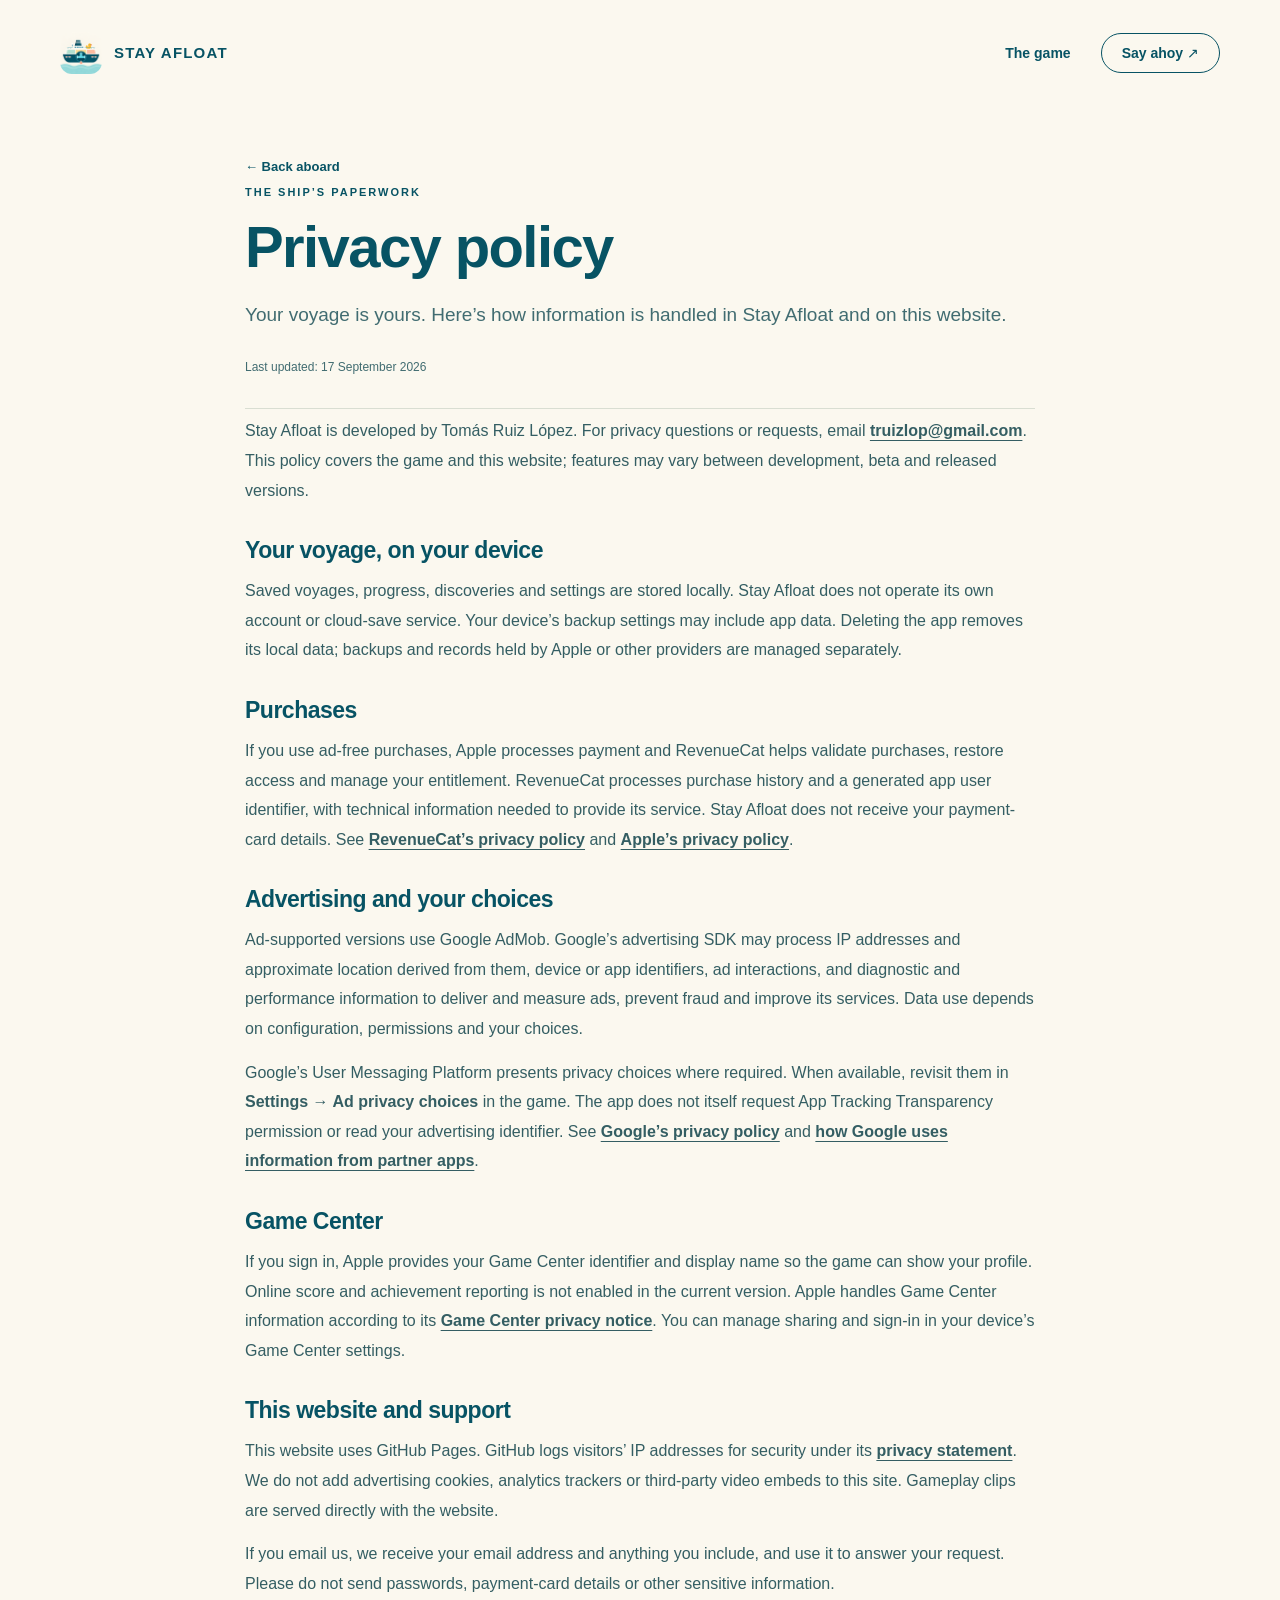
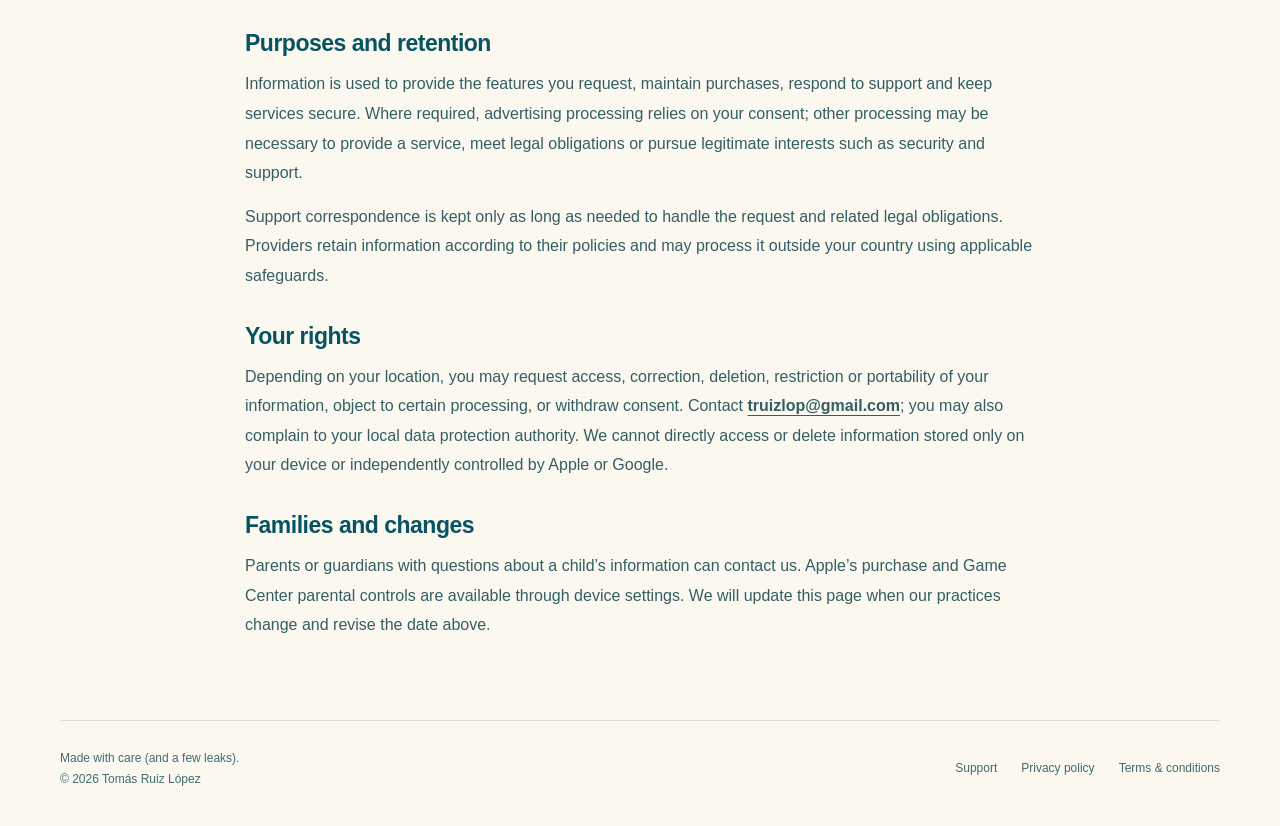
==== privacy/index.html @ f0831982 "Launch Stay Afloat website" ====
<!doctype html>
<html lang="en"><head><meta charset="utf-8"><meta name="viewport" content="width=device-width,initial-scale=1"><meta name="theme-color" content="#fbf8ef"><title>Privacy policy — Stay Afloat</title><meta name="description" content="Your voyage is yours. Here’s how information is handled in Stay Afloat and on this website."><link rel="canonical" href="https://truizlop.github.io/StayAfloatWebsite/privacy/"><meta property="og:type" content="website"><meta property="og:title" content="Privacy policy — Stay Afloat"><meta property="og:description" content="Your voyage is yours. Here’s how information is handled in Stay Afloat and on this website."><meta property="og:url" content="https://truizlop.github.io/StayAfloatWebsite/privacy/"><link rel="icon" href="../favicon.svg" type="image/svg+xml"><link rel="apple-touch-icon" href="../assets/icon.png"><link rel="stylesheet" href="../style.css"><script src="../site.js" defer></script></head><body>
<a class="skip" href="#main">Skip to content</a>
<header class="masthead wrap"><a class="brand" href="../" aria-label="Stay Afloat home"><img src="../assets/icon.png" width="42" height="42" alt=""><span>STAY AFLOAT</span></a><nav class="nav" aria-label="Main navigation"><a href="../#aboard">The game</a><a class="outline" href="../support/">Say ahoy ↗</a></nav></header>
<main id="main" class="wrap legal"><a class="back" href="../">← Back aboard</a><p class="eyebrow">The ship’s paperwork</p><h1>Privacy policy</h1><p class="dek">Your voyage is yours. Here’s how information is handled in Stay Afloat and on this website.</p><p class="updated">Last updated: 17 September 2026</p><div class="legal-body">
<p>Stay Afloat is developed by Tomás Ruiz López. For privacy questions or requests, email <a href="mailto:truizlop@gmail.com">truizlop@gmail.com</a>. This policy covers the game and this website; features may vary between development, beta and released versions.</p>
<h2>Your voyage, on your device</h2><p>Saved voyages, progress, discoveries and settings are stored locally. Stay Afloat does not operate its own account or cloud-save service. Your device’s backup settings may include app data. Deleting the app removes its local data; backups and records held by Apple or other providers are managed separately.</p>
<h2>Purchases</h2><p>If you use ad-free purchases, Apple processes payment and RevenueCat helps validate purchases, restore access and manage your entitlement. RevenueCat processes purchase history and a generated app user identifier, with technical information needed to provide its service. Stay Afloat does not receive your payment-card details. See <a href="https://www.revenuecat.com/privacy-policy">RevenueCat’s privacy policy</a> and <a href="https://www.apple.com/legal/privacy/">Apple’s privacy policy</a>.</p>
<h2 id="choices">Advertising and your choices</h2><p>Ad-supported versions use Google AdMob. Google’s advertising SDK may process IP addresses and approximate location derived from them, device or app identifiers, ad interactions, and diagnostic and performance information to deliver and measure ads, prevent fraud and improve its services. Data use depends on configuration, permissions and your choices.</p><p>Google’s User Messaging Platform presents privacy choices where required. When available, revisit them in <strong>Settings → Ad privacy choices</strong> in the game. The app does not itself request App Tracking Transparency permission or read your advertising identifier. See <a href="https://policies.google.com/privacy">Google’s privacy policy</a> and <a href="https://policies.google.com/technologies/partner-sites">how Google uses information from partner apps</a>.</p>
<h2>Game Center</h2><p>If you sign in, Apple provides your Game Center identifier and display name so the game can show your profile. Online score and achievement reporting is not enabled in the current version. Apple handles Game Center information according to its <a href="https://www.apple.com/legal/privacy/data/en/game-center/">Game Center privacy notice</a>. You can manage sharing and sign-in in your device’s Game Center settings.</p>
<h2>This website and support</h2><p>This website uses GitHub Pages. GitHub logs visitors’ IP addresses for security under its <a href="https://docs.github.com/en/site-policy/privacy-policies/github-general-privacy-statement">privacy statement</a>. We do not add advertising cookies, analytics trackers or third-party video embeds to this site. Gameplay clips are served directly with the website.</p><p>If you email us, we receive your email address and anything you include, and use it to answer your request. Please do not send passwords, payment-card details or other sensitive information.</p>
<h2>Purposes and retention</h2><p>Information is used to provide the features you request, maintain purchases, respond to support and keep services secure. Where required, advertising processing relies on your consent; other processing may be necessary to provide a service, meet legal obligations or pursue legitimate interests such as security and support.</p><p>Support correspondence is kept only as long as needed to handle the request and related legal obligations. Providers retain information according to their policies and may process it outside your country using applicable safeguards.</p>
<h2>Your rights</h2><p>Depending on your location, you may request access, correction, deletion, restriction or portability of your information, object to certain processing, or withdraw consent. Contact <a href="mailto:truizlop@gmail.com">truizlop@gmail.com</a>; you may also complain to your local data protection authority. We cannot directly access or delete information stored only on your device or independently controlled by Apple or Google.</p>
<h2>Families and changes</h2><p>Parents or guardians with questions about a child’s information can contact us. Apple’s purchase and Game Center parental controls are available through device settings. We will update this page when our practices change and revise the date above.</p>
</div></main>
<footer class="footer wrap"><div>Made with care (and a few leaks).<br>© 2026 Tomás Ruiz López</div><nav class="footer-links" aria-label="Footer navigation"><a href="../support/">Support</a><a href="../privacy/">Privacy policy</a><a href="../terms/">Terms & conditions</a></nav></footer></body></html>
---- style.css ----
@charset "UTF-8";
:root{--cream:#fbf8ef;--ink:#075364;--muted:#416c71;--sea:#c3e4df;--coral:#e58e73;--line:#d9ded2;--yellow:#f9d988;font-family:ui-rounded,"SF Pro Rounded","Trebuchet MS",sans-serif;color:var(--ink);background:var(--cream);font-synthesis:none;scroll-behavior:smooth}
*{box-sizing:border-box}body{margin:0}a{color:inherit;text-underline-offset:4px}button{font:inherit}a,button{-webkit-tap-highlight-color:transparent}a:focus-visible,button:focus-visible,summary:focus-visible{outline:3px solid #ba5942;outline-offset:6px}img,video{display:block;max-width:100%}button,a{touch-action:manipulation}.skip{position:absolute;left:20px;top:-70px;z-index:10;background:var(--ink);color:white;padding:15px}.skip:focus{top:10px}.wrap{width:min(1160px,calc(100% - 64px));margin:auto}.masthead{height:105px;display:flex;align-items:center;justify-content:space-between;gap:20px}.brand{display:flex;align-items:center;gap:12px;text-decoration:none;font-weight:900;letter-spacing:1.2px;font-size:15px}.brand img{width:42px;height:42px;border-radius:12px}.nav{display:flex;align-items:center;gap:30px;font-size:14px;font-weight:700}.nav a{text-decoration:none}.nav a:hover{text-decoration:underline}.nav .outline{padding:11px 20px;border:1.5px solid var(--ink);border-radius:30px}.hero{position:relative;padding:36px 0 70px;overflow:hidden}.hero-grid{display:grid;grid-template-columns:1fr 1.1fr;align-items:center;gap:35px;min-height:480px}.eyebrow{text-transform:uppercase;letter-spacing:2px;font-size:11px;font-weight:800;display:flex;align-items:center;gap:9px}.dot{height:7px;width:7px;border-radius:50%;background:#598e78;display:inline-block}.wordmark{height:auto;width:385px;mix-blend-mode:multiply;margin:22px 0 9px}h1,h2,h3,p{margin:0}h1{font-size:clamp(31px,3.2vw,44px);line-height:1.12;letter-spacing:-1.6px;font-weight:900}.lead{font-size:18px;line-height:1.7;max-width:420px;color:var(--muted);margin:18px 0 27px}.button{display:inline-flex;align-items:center;justify-content:center;gap:20px;min-height:50px;border-radius:30px;padding:13px 25px;background:var(--ink);color:var(--cream);text-decoration:none;font-weight:800;border:0;cursor:pointer;transition:transform .2s,background .2s}.button:hover{background:#086879;transform:translateY(-2px)}.hero-art{position:relative;isolation:isolate;min-height:405px;display:grid;place-items:center}.hero-art:before{content:"";position:absolute;z-index:-1;width:390px;height:390px;border-radius:50%;background:#f4edda;left:50%;top:50%;transform:translate(-50%,-50%)}.hero-ship{height:auto;width:100%;animation:bob 7s ease-in-out infinite}.sun{position:absolute;right:15px;top:15px;width:66px;height:66px;border-radius:50%;background:var(--yellow)}.ticket{position:absolute;bottom:0;right:10px;transform:rotate(7deg);background:var(--yellow);padding:12px 20px;text-align:center;border-radius:8px;font-size:13px;line-height:1.5;border:1px dashed #b89552;box-shadow:0 0 0 5px var(--yellow)}.ticket strong{display:block;font-size:17px}.sea-line{height:32px;background:var(--sea);clip-path:polygon(0 35%,8% 57%,17% 31%,25% 59%,33% 35%,42% 63%,50% 33%,58% 60%,67% 30%,75% 57%,83% 34%,92% 59%,100% 35%,100% 100%,0 100%)}.watch-section{background:var(--sea);padding:44px 0 60px;scroll-margin-top:20px}.section-heading{display:flex;align-items:flex-end;justify-content:space-between;gap:25px;margin-bottom:24px}.section-heading h2{font-size:clamp(28px,3vw,40px);letter-spacing:-1.1px;line-height:1.13;margin-top:8px}.section-heading p{max-width:335px;font-size:15px;line-height:1.6;color:#315f63}.footage{position:relative;padding:9px;background:var(--cream);border-radius:22px;box-shadow:0 12px 30px #07536412}.footage video{width:100%;aspect-ratio:2.17;object-fit:cover;border-radius:14px;background:#e6e5d6}.caption{display:flex;align-items:center;justify-content:space-between;gap:20px;padding:15px 5px 2px;font-size:12px;line-height:1.5}.motion-toggle{border:1px solid #769d92;border-radius:30px;padding:9px 15px;background:transparent;color:var(--ink);cursor:pointer;font-size:12px;font-weight:800;min-height:40px}.features{padding:82px 0 78px}.intro{max-width:560px;margin:0 auto 43px;text-align:center}.intro h2{font-size:clamp(29px,3.2vw,40px);letter-spacing:-1.2px;line-height:1.15}.intro p{color:var(--muted);line-height:1.7;margin-top:17px}.feature-grid{display:grid;grid-template-columns:repeat(3,1fr);gap:32px}.feature{min-width:0}.feature-media{aspect-ratio:1.45;border-radius:55% 45% 48% 42% / 45% 45% 55% 55%;overflow:hidden;background:#e4eadb;margin-bottom:25px}.feature-media video{width:100%;height:100%;object-fit:cover}.feature:nth-child(2) .feature-media{border-radius:44% 53% 43% 55% / 55% 44% 52% 43%;background:#f7e4ba}.feature:nth-child(3) .feature-media{border-radius:52% 44% 54% 45% / 43% 53% 44% 56%;background:#f2dcd1}.feature h3{font-size:21px;letter-spacing:-.5px;margin:10px 0}.feature p{font-size:15px;line-height:1.75;color:var(--muted)}.number{font-size:11px;font-weight:800;letter-spacing:2px;color:#638178}.boarding{padding:48px 50px;background:#f1e9d6;border-radius:20px;display:flex;align-items:center;justify-content:space-between;gap:25px;margin-bottom:65px;position:relative}.boarding h2{font-size:30px;letter-spacing:-1px;margin:8px 0 12px}.boarding p{max-width:545px;color:var(--muted);line-height:1.7;font-size:15px}.boarding .button{white-space:nowrap}.footer{border-top:1px solid var(--line);padding:27px 0 35px;display:flex;align-items:center;justify-content:space-between;gap:25px;font-size:12px;line-height:1.8;color:var(--muted)}.footer-links{display:flex;gap:24px;flex-wrap:wrap}.footer-links a{text-decoration:none}.footer-links a:hover{text-decoration:underline}.legal{max-width:790px;padding:42px 0 80px}.legal h1{font-size:clamp(38px,5vw,58px);margin:17px 0 14px}.legal .dek{font-size:19px;line-height:1.6;color:var(--muted);margin:20px 0 30px}.updated{font-size:12px;color:var(--muted)}.legal-body{border-top:1px solid var(--line);margin-top:34px;padding-top:7px}.legal-body h2{font-size:23px;letter-spacing:-.5px;margin:32px 0 12px;scroll-margin-top:25px}.legal-body p,.legal-body li{font-size:16px;line-height:1.85;color:#345e63}.legal-body p+p{margin-top:14px}.legal-body a{font-weight:600}.legal-body ul{padding-left:22px}.legal-note{padding:20px 25px;background:#e5eee3;border-radius:12px;margin-top:28px}.legal-note p{font-size:14px}.back{font-size:13px;font-weight:700;text-decoration:none;display:inline-block;padding:12px 0}.not-found{padding:90px 0 150px}.not-found p{margin:24px 0}.noscript{font-size:12px;text-align:center;padding:10px}.hero-art .ripple{position:absolute;bottom:59px;height:3px;width:135px;background:#a4cfcb;border-radius:100%;z-index:-1}.hero-art .ripple:nth-last-child(1){bottom:45px;width:90px;right:80px}
@keyframes bob{0%,100%{transform:translateY(0) rotate(-1deg)}50%{transform:translateY(-9px) rotate(1deg)}}
html.motion-paused *,html.motion-paused *:before{animation-play-state:paused!important;scroll-behavior:auto!important}
@media(max-width:760px){.wrap{width:calc(100% - 38px)}.masthead{height:82px}.nav{gap:17px}.nav .outline{padding:9px 14px}.brand{font-size:12px;letter-spacing:.7px;gap:8px}.brand img{width:34px;height:34px}.hero{padding:20px 0 35px}.hero-grid{grid-template-columns:1fr;gap:10px}.hero-copy{text-align:center}.eyebrow{justify-content:center}.wordmark{width:280px;margin:20px auto 10px}.lead{margin:18px auto 24px;font-size:16px;max-width:360px}.hero-art{min-height:280px;max-width:425px;width:100%;margin:auto}.hero-ship{width:90%}.hero-art:before{width:260px;height:260px}.sun{width:48px;height:48px;right:27px;top:15px}.ticket{right:20px;bottom:0;font-size:11px;padding:8px 14px}.ticket strong{font-size:14px}.section-heading{display:block}.section-heading .eyebrow{justify-content:flex-start}.section-heading p{margin-top:15px;max-width:450px}.watch-section{padding:30px 0 36px}.footage{padding:5px;border-radius:14px}.footage video{border-radius:10px}.caption{font-size:10px;padding:12px 3px 4px;gap:8px}.motion-toggle{font-size:11px;padding:8px 12px;white-space:nowrap}.features{padding:52px 0}.intro{margin-bottom:34px}.feature-grid{grid-template-columns:1fr;gap:37px;max-width:450px;margin:auto}.feature-media{aspect-ratio:1.6;margin-bottom:18px}.feature h3{font-size:23px}.boarding{display:block;padding:30px 26px;margin-bottom:42px;text-align:center}.boarding .eyebrow{justify-content:center}.boarding .button{margin-top:22px}.footer{align-items:flex-start;flex-direction:column;gap:15px}.footer-links{gap:22px}.legal{padding-top:25px}.legal .eyebrow{justify-content:flex-start}.legal-body p,.legal-body li{font-size:15px}.legal h1{letter-spacing:-1.4px}.hero-art .ripple{bottom:45px}}
@media(max-width:380px){.nav{gap:12px;font-size:12px}.brand span{font-size:10px}.nav .outline{padding:8px 10px}}
@media(prefers-reduced-motion:reduce){:root{scroll-behavior:auto}*,*:before,*:after{animation:none!important;transition:none!important}}
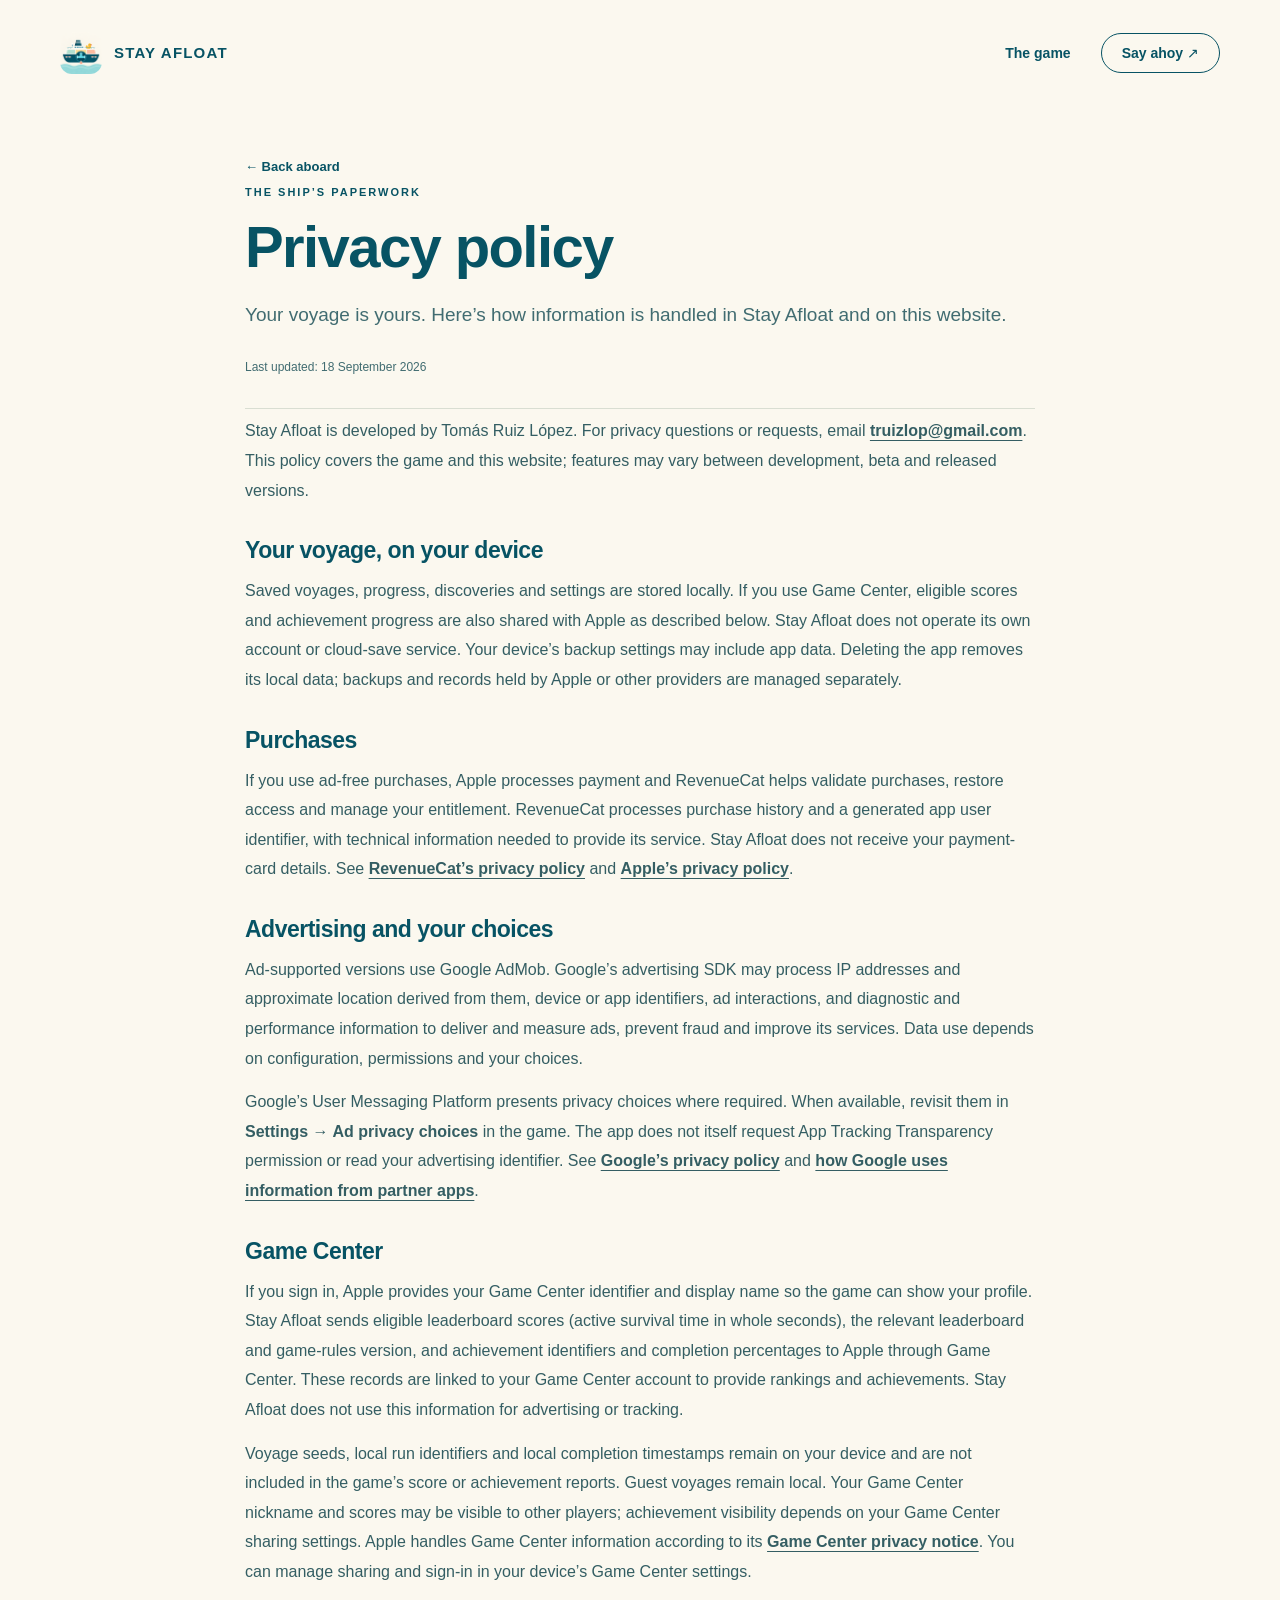
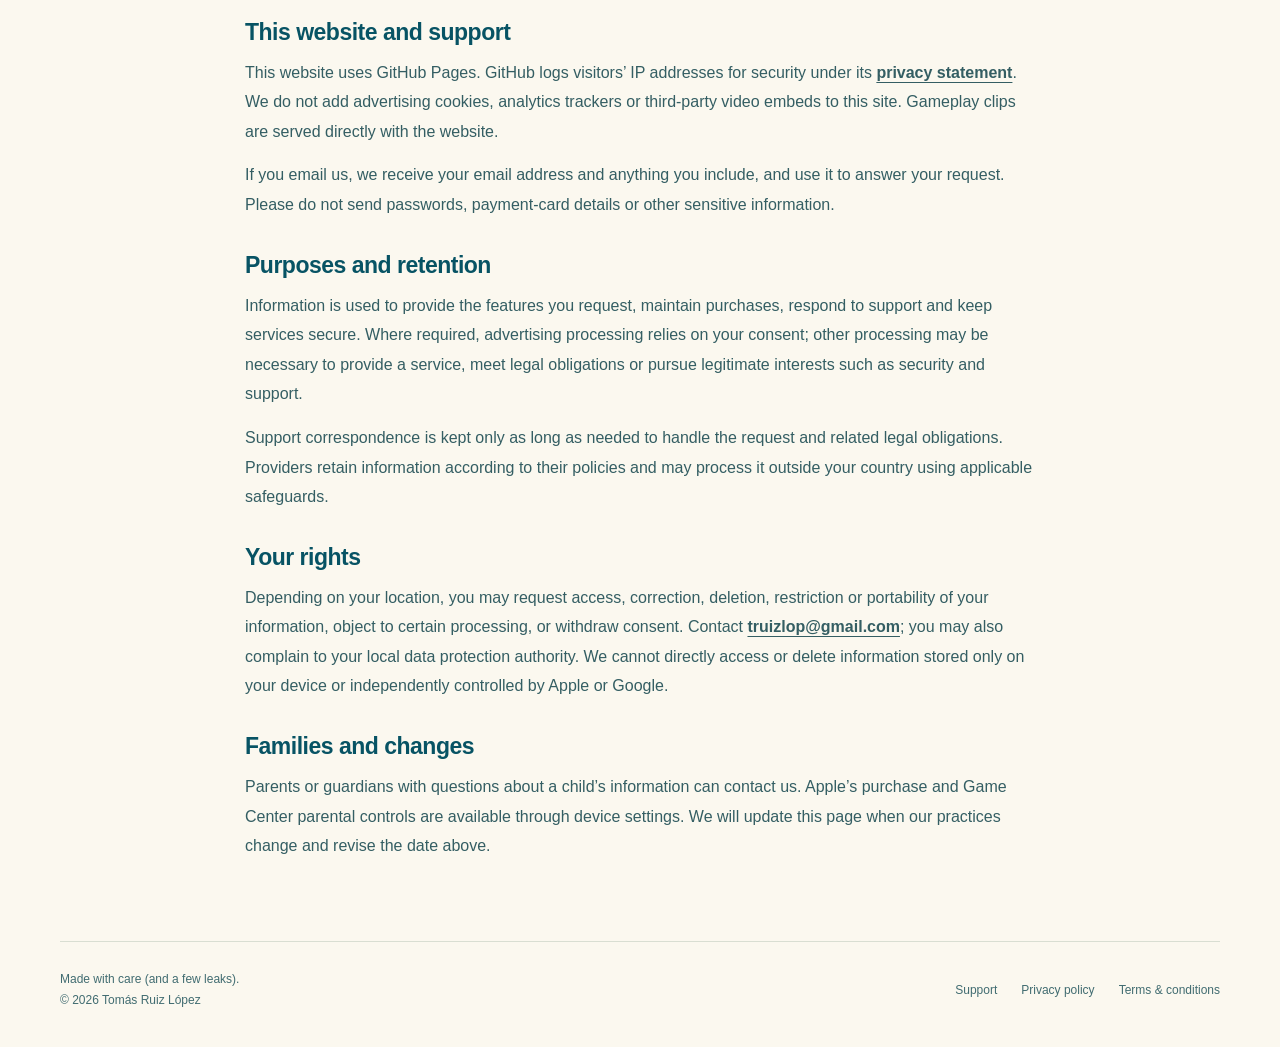
==== commit c0138e44: "Describe Game Center privacy practices" ====
--- a/privacy/index.html
+++ b/privacy/index.html
@@ -2,12 +2,12 @@
 <html lang="en"><head><meta charset="utf-8"><meta name="viewport" content="width=device-width,initial-scale=1"><meta name="theme-color" content="#fbf8ef"><title>Privacy policy — Stay Afloat</title><meta name="description" content="Your voyage is yours. Here’s how information is handled in Stay Afloat and on this website."><link rel="canonical" href="https://truizlop.github.io/StayAfloatWebsite/privacy/"><meta property="og:type" content="website"><meta property="og:title" content="Privacy policy — Stay Afloat"><meta property="og:description" content="Your voyage is yours. Here’s how information is handled in Stay Afloat and on this website."><meta property="og:url" content="https://truizlop.github.io/StayAfloatWebsite/privacy/"><link rel="icon" href="../favicon.svg" type="image/svg+xml"><link rel="apple-touch-icon" href="../assets/icon.png"><link rel="stylesheet" href="../style.css"><script src="../site.js" defer></script></head><body>
 <a class="skip" href="#main">Skip to content</a>
 <header class="masthead wrap"><a class="brand" href="../" aria-label="Stay Afloat home"><img src="../assets/icon.png" width="42" height="42" alt=""><span>STAY AFLOAT</span></a><nav class="nav" aria-label="Main navigation"><a href="../#aboard">The game</a><a class="outline" href="../support/">Say ahoy ↗</a></nav></header>
-<main id="main" class="wrap legal"><a class="back" href="../">← Back aboard</a><p class="eyebrow">The ship’s paperwork</p><h1>Privacy policy</h1><p class="dek">Your voyage is yours. Here’s how information is handled in Stay Afloat and on this website.</p><p class="updated">Last updated: 17 September 2026</p><div class="legal-body">
+<main id="main" class="wrap legal"><a class="back" href="../">← Back aboard</a><p class="eyebrow">The ship’s paperwork</p><h1>Privacy policy</h1><p class="dek">Your voyage is yours. Here’s how information is handled in Stay Afloat and on this website.</p><p class="updated">Last updated: 18 September 2026</p><div class="legal-body">
 <p>Stay Afloat is developed by Tomás Ruiz López. For privacy questions or requests, email <a href="mailto:truizlop@gmail.com">truizlop@gmail.com</a>. This policy covers the game and this website; features may vary between development, beta and released versions.</p>
-<h2>Your voyage, on your device</h2><p>Saved voyages, progress, discoveries and settings are stored locally. Stay Afloat does not operate its own account or cloud-save service. Your device’s backup settings may include app data. Deleting the app removes its local data; backups and records held by Apple or other providers are managed separately.</p>
+<h2>Your voyage, on your device</h2><p>Saved voyages, progress, discoveries and settings are stored locally. If you use Game Center, eligible scores and achievement progress are also shared with Apple as described below. Stay Afloat does not operate its own account or cloud-save service. Your device’s backup settings may include app data. Deleting the app removes its local data; backups and records held by Apple or other providers are managed separately.</p>
 <h2>Purchases</h2><p>If you use ad-free purchases, Apple processes payment and RevenueCat helps validate purchases, restore access and manage your entitlement. RevenueCat processes purchase history and a generated app user identifier, with technical information needed to provide its service. Stay Afloat does not receive your payment-card details. See <a href="https://www.revenuecat.com/privacy-policy">RevenueCat’s privacy policy</a> and <a href="https://www.apple.com/legal/privacy/">Apple’s privacy policy</a>.</p>
 <h2 id="choices">Advertising and your choices</h2><p>Ad-supported versions use Google AdMob. Google’s advertising SDK may process IP addresses and approximate location derived from them, device or app identifiers, ad interactions, and diagnostic and performance information to deliver and measure ads, prevent fraud and improve its services. Data use depends on configuration, permissions and your choices.</p><p>Google’s User Messaging Platform presents privacy choices where required. When available, revisit them in <strong>Settings → Ad privacy choices</strong> in the game. The app does not itself request App Tracking Transparency permission or read your advertising identifier. See <a href="https://policies.google.com/privacy">Google’s privacy policy</a> and <a href="https://policies.google.com/technologies/partner-sites">how Google uses information from partner apps</a>.</p>
-<h2>Game Center</h2><p>If you sign in, Apple provides your Game Center identifier and display name so the game can show your profile. Online score and achievement reporting is not enabled in the current version. Apple handles Game Center information according to its <a href="https://www.apple.com/legal/privacy/data/en/game-center/">Game Center privacy notice</a>. You can manage sharing and sign-in in your device’s Game Center settings.</p>
+<h2>Game Center</h2><p>If you sign in, Apple provides your Game Center identifier and display name so the game can show your profile. Stay Afloat sends eligible leaderboard scores (active survival time in whole seconds), the relevant leaderboard and game-rules version, and achievement identifiers and completion percentages to Apple through Game Center. These records are linked to your Game Center account to provide rankings and achievements. Stay Afloat does not use this information for advertising or tracking.</p><p>Voyage seeds, local run identifiers and local completion timestamps remain on your device and are not included in the game’s score or achievement reports. Guest voyages remain local. Your Game Center nickname and scores may be visible to other players; achievement visibility depends on your Game Center sharing settings. Apple handles Game Center information according to its <a href="https://www.apple.com/legal/privacy/data/en/game-center/">Game Center privacy notice</a>. You can manage sharing and sign-in in your device’s Game Center settings.</p>
 <h2>This website and support</h2><p>This website uses GitHub Pages. GitHub logs visitors’ IP addresses for security under its <a href="https://docs.github.com/en/site-policy/privacy-policies/github-general-privacy-statement">privacy statement</a>. We do not add advertising cookies, analytics trackers or third-party video embeds to this site. Gameplay clips are served directly with the website.</p><p>If you email us, we receive your email address and anything you include, and use it to answer your request. Please do not send passwords, payment-card details or other sensitive information.</p>
 <h2>Purposes and retention</h2><p>Information is used to provide the features you request, maintain purchases, respond to support and keep services secure. Where required, advertising processing relies on your consent; other processing may be necessary to provide a service, meet legal obligations or pursue legitimate interests such as security and support.</p><p>Support correspondence is kept only as long as needed to handle the request and related legal obligations. Providers retain information according to their policies and may process it outside your country using applicable safeguards.</p>
 <h2>Your rights</h2><p>Depending on your location, you may request access, correction, deletion, restriction or portability of your information, object to certain processing, or withdraw consent. Contact <a href="mailto:truizlop@gmail.com">truizlop@gmail.com</a>; you may also complain to your local data protection authority. We cannot directly access or delete information stored only on your device or independently controlled by Apple or Google.</p>
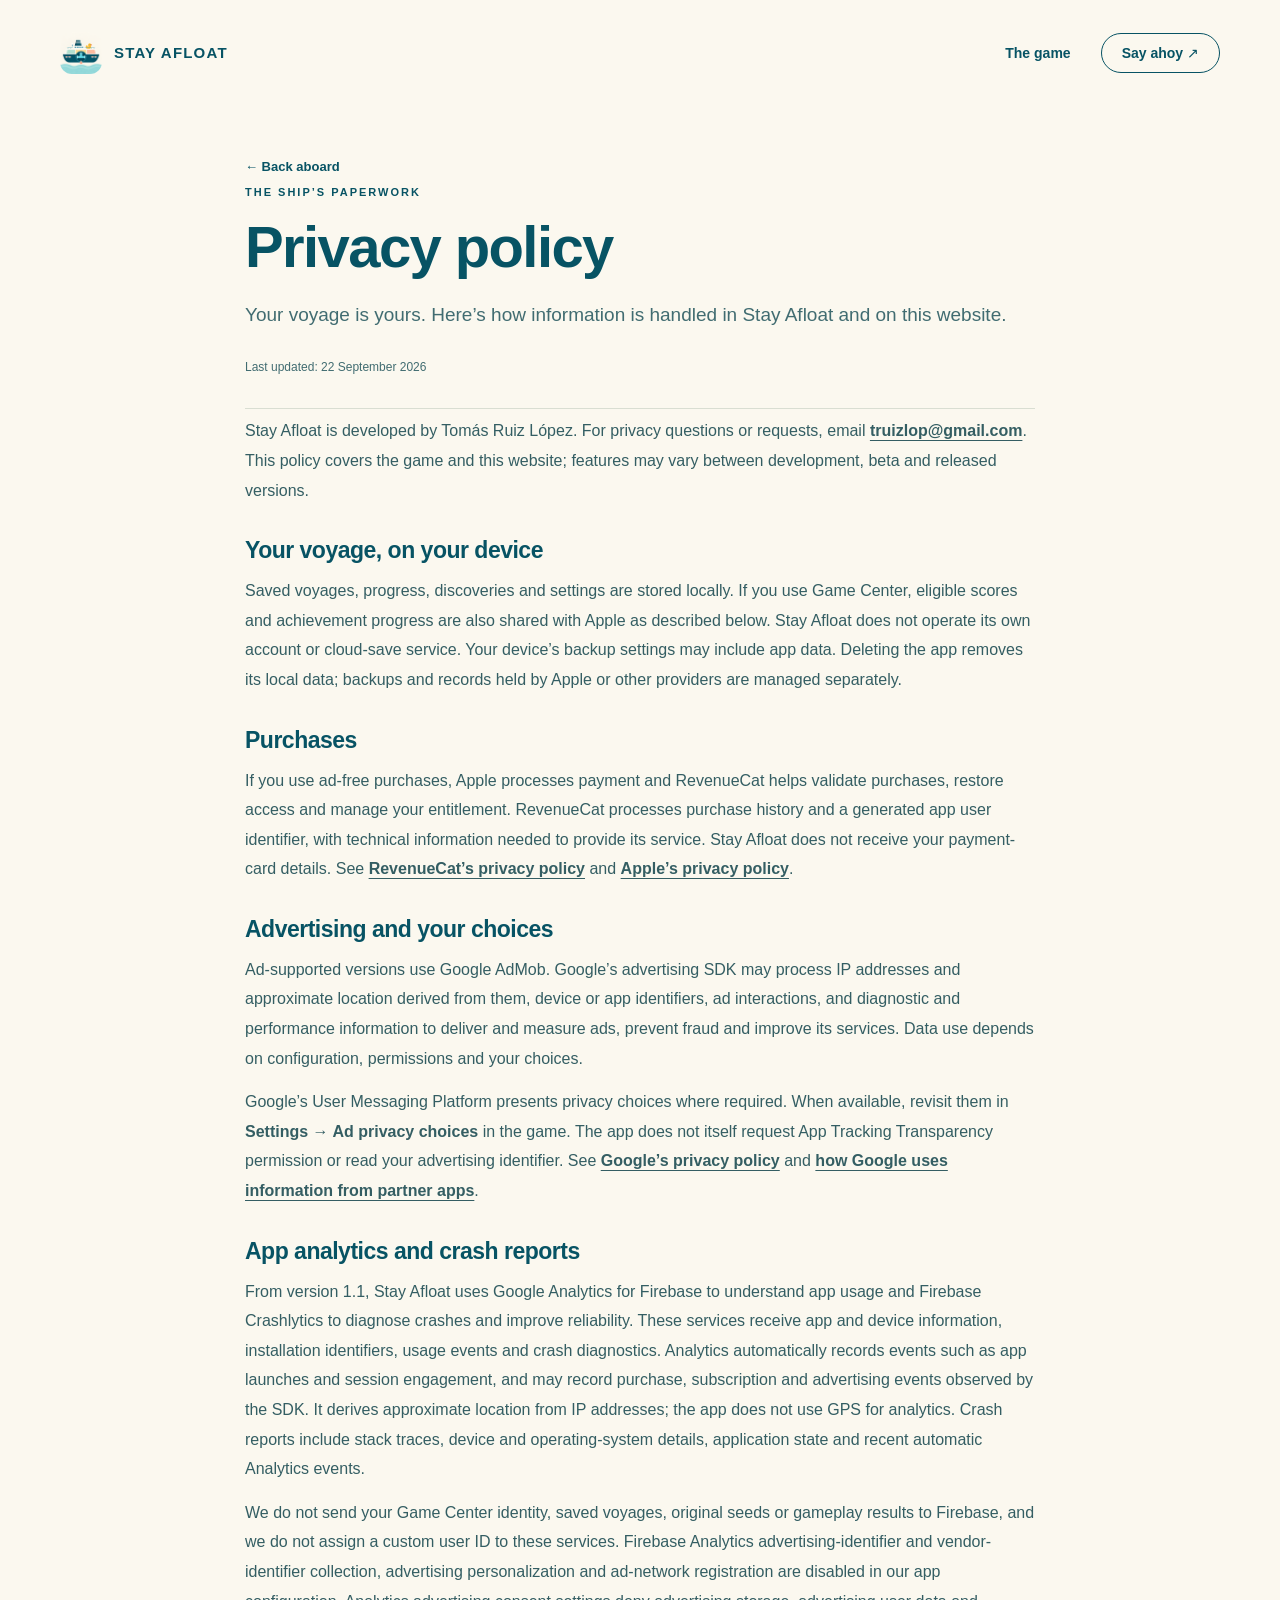
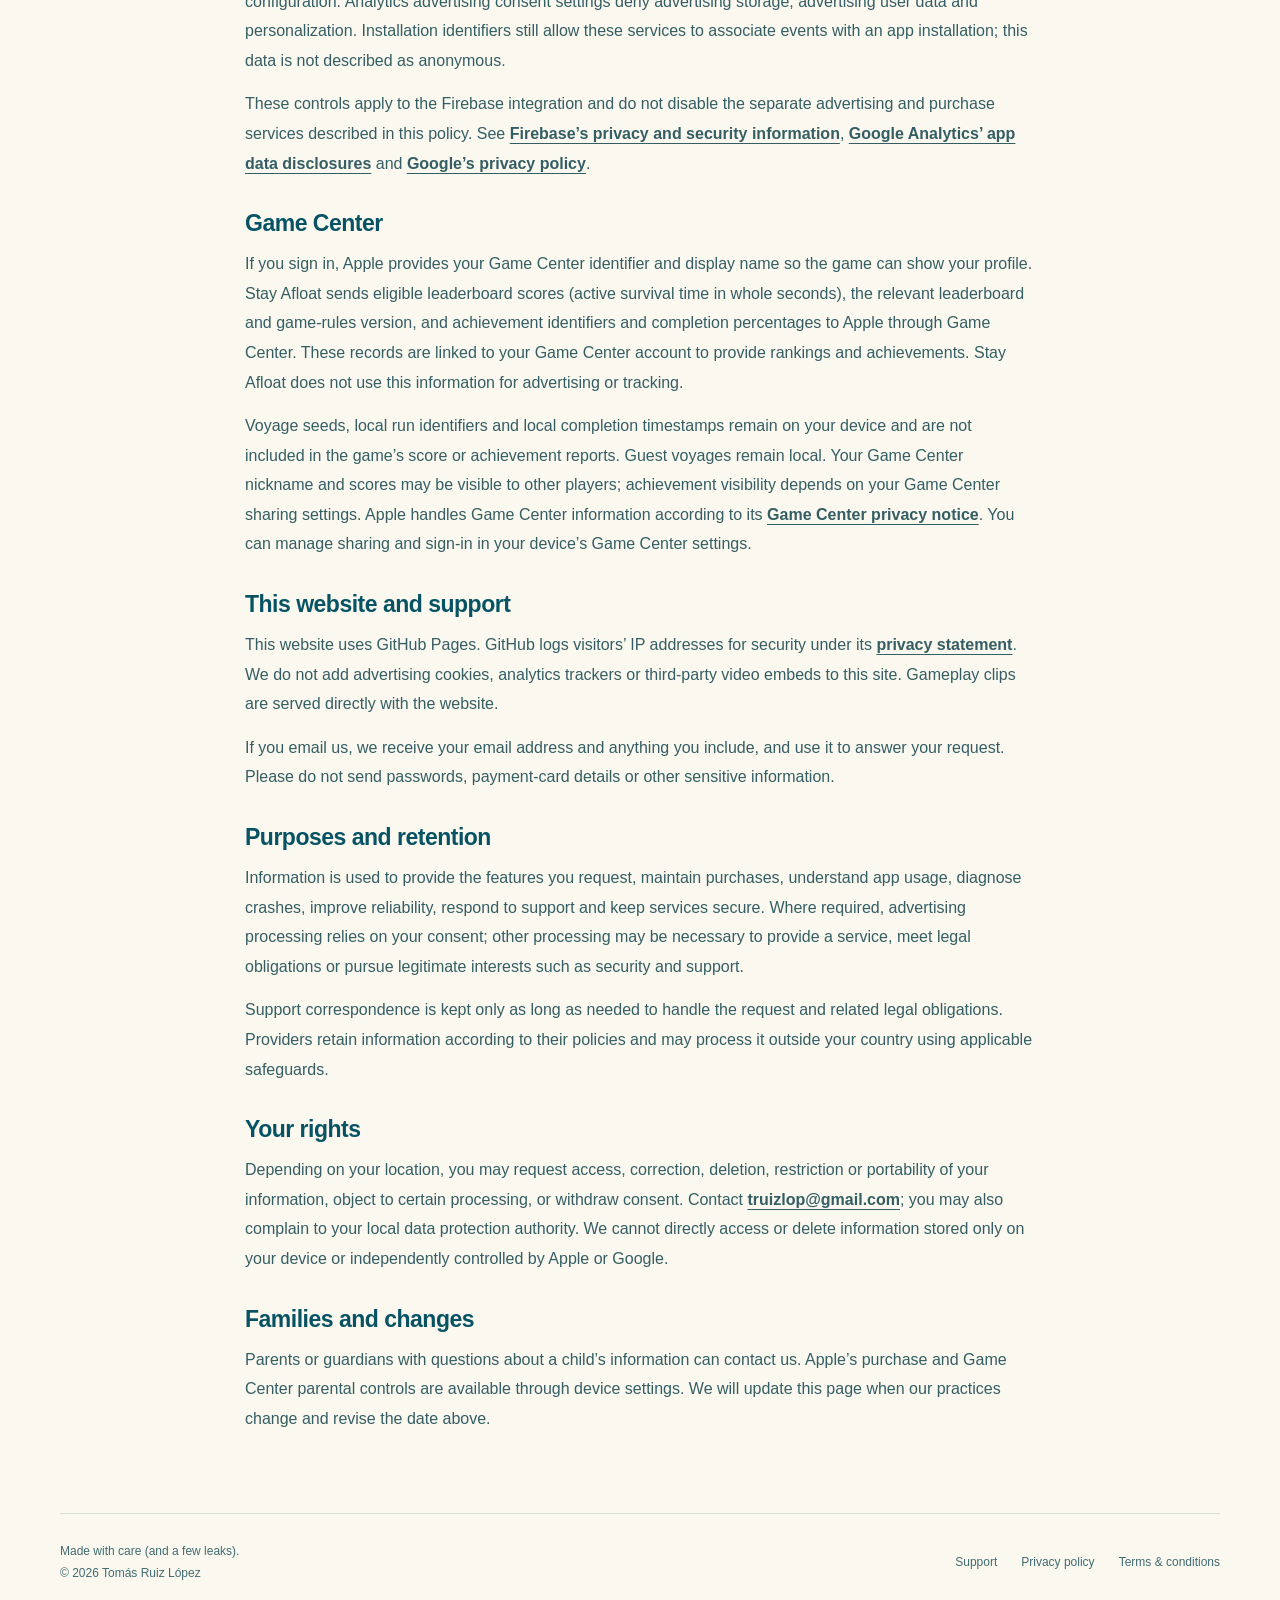
==== commit 2ee41c23: "Describe Firebase analytics and crash reporting" ====
--- a/privacy/index.html
+++ b/privacy/index.html
@@ -2,14 +2,15 @@
 <html lang="en"><head><meta charset="utf-8"><meta name="viewport" content="width=device-width,initial-scale=1"><meta name="theme-color" content="#fbf8ef"><title>Privacy policy — Stay Afloat</title><meta name="description" content="Your voyage is yours. Here’s how information is handled in Stay Afloat and on this website."><link rel="canonical" href="https://truizlop.github.io/StayAfloatWebsite/privacy/"><meta property="og:type" content="website"><meta property="og:title" content="Privacy policy — Stay Afloat"><meta property="og:description" content="Your voyage is yours. Here’s how information is handled in Stay Afloat and on this website."><meta property="og:url" content="https://truizlop.github.io/StayAfloatWebsite/privacy/"><link rel="icon" href="../favicon.svg" type="image/svg+xml"><link rel="apple-touch-icon" href="../assets/icon.png"><link rel="stylesheet" href="../style.css"><script src="../site.js" defer></script></head><body>
 <a class="skip" href="#main">Skip to content</a>
 <header class="masthead wrap"><a class="brand" href="../" aria-label="Stay Afloat home"><img src="../assets/icon.png" width="42" height="42" alt=""><span>STAY AFLOAT</span></a><nav class="nav" aria-label="Main navigation"><a href="../#aboard">The game</a><a class="outline" href="../support/">Say ahoy ↗</a></nav></header>
-<main id="main" class="wrap legal"><a class="back" href="../">← Back aboard</a><p class="eyebrow">The ship’s paperwork</p><h1>Privacy policy</h1><p class="dek">Your voyage is yours. Here’s how information is handled in Stay Afloat and on this website.</p><p class="updated">Last updated: 18 September 2026</p><div class="legal-body">
+<main id="main" class="wrap legal"><a class="back" href="../">← Back aboard</a><p class="eyebrow">The ship’s paperwork</p><h1>Privacy policy</h1><p class="dek">Your voyage is yours. Here’s how information is handled in Stay Afloat and on this website.</p><p class="updated">Last updated: 22 September 2026</p><div class="legal-body">
 <p>Stay Afloat is developed by Tomás Ruiz López. For privacy questions or requests, email <a href="mailto:truizlop@gmail.com">truizlop@gmail.com</a>. This policy covers the game and this website; features may vary between development, beta and released versions.</p>
 <h2>Your voyage, on your device</h2><p>Saved voyages, progress, discoveries and settings are stored locally. If you use Game Center, eligible scores and achievement progress are also shared with Apple as described below. Stay Afloat does not operate its own account or cloud-save service. Your device’s backup settings may include app data. Deleting the app removes its local data; backups and records held by Apple or other providers are managed separately.</p>
 <h2>Purchases</h2><p>If you use ad-free purchases, Apple processes payment and RevenueCat helps validate purchases, restore access and manage your entitlement. RevenueCat processes purchase history and a generated app user identifier, with technical information needed to provide its service. Stay Afloat does not receive your payment-card details. See <a href="https://www.revenuecat.com/privacy-policy">RevenueCat’s privacy policy</a> and <a href="https://www.apple.com/legal/privacy/">Apple’s privacy policy</a>.</p>
 <h2 id="choices">Advertising and your choices</h2><p>Ad-supported versions use Google AdMob. Google’s advertising SDK may process IP addresses and approximate location derived from them, device or app identifiers, ad interactions, and diagnostic and performance information to deliver and measure ads, prevent fraud and improve its services. Data use depends on configuration, permissions and your choices.</p><p>Google’s User Messaging Platform presents privacy choices where required. When available, revisit them in <strong>Settings → Ad privacy choices</strong> in the game. The app does not itself request App Tracking Transparency permission or read your advertising identifier. See <a href="https://policies.google.com/privacy">Google’s privacy policy</a> and <a href="https://policies.google.com/technologies/partner-sites">how Google uses information from partner apps</a>.</p>
+<h2>App analytics and crash reports</h2><p>From version 1.1, Stay Afloat uses Google Analytics for Firebase to understand app usage and Firebase Crashlytics to diagnose crashes and improve reliability. These services receive app and device information, installation identifiers, usage events and crash diagnostics. Analytics automatically records events such as app launches and session engagement, and may record purchase, subscription and advertising events observed by the SDK. It derives approximate location from IP addresses; the app does not use GPS for analytics. Crash reports include stack traces, device and operating-system details, application state and recent automatic Analytics events.</p><p>We do not send your Game Center identity, saved voyages, original seeds or gameplay results to Firebase, and we do not assign a custom user ID to these services. Firebase Analytics advertising-identifier and vendor-identifier collection, advertising personalization and ad-network registration are disabled in our app configuration. Analytics advertising consent settings deny advertising storage, advertising user data and personalization. Installation identifiers still allow these services to associate events with an app installation; this data is not described as anonymous.</p><p>These controls apply to the Firebase integration and do not disable the separate advertising and purchase services described in this policy. See <a href="https://firebase.google.com/support/privacy">Firebase’s privacy and security information</a>, <a href="https://support.google.com/analytics/answer/10285841">Google Analytics’ app data disclosures</a> and <a href="https://policies.google.com/privacy">Google’s privacy policy</a>.</p>
 <h2>Game Center</h2><p>If you sign in, Apple provides your Game Center identifier and display name so the game can show your profile. Stay Afloat sends eligible leaderboard scores (active survival time in whole seconds), the relevant leaderboard and game-rules version, and achievement identifiers and completion percentages to Apple through Game Center. These records are linked to your Game Center account to provide rankings and achievements. Stay Afloat does not use this information for advertising or tracking.</p><p>Voyage seeds, local run identifiers and local completion timestamps remain on your device and are not included in the game’s score or achievement reports. Guest voyages remain local. Your Game Center nickname and scores may be visible to other players; achievement visibility depends on your Game Center sharing settings. Apple handles Game Center information according to its <a href="https://www.apple.com/legal/privacy/data/en/game-center/">Game Center privacy notice</a>. You can manage sharing and sign-in in your device’s Game Center settings.</p>
 <h2>This website and support</h2><p>This website uses GitHub Pages. GitHub logs visitors’ IP addresses for security under its <a href="https://docs.github.com/en/site-policy/privacy-policies/github-general-privacy-statement">privacy statement</a>. We do not add advertising cookies, analytics trackers or third-party video embeds to this site. Gameplay clips are served directly with the website.</p><p>If you email us, we receive your email address and anything you include, and use it to answer your request. Please do not send passwords, payment-card details or other sensitive information.</p>
-<h2>Purposes and retention</h2><p>Information is used to provide the features you request, maintain purchases, respond to support and keep services secure. Where required, advertising processing relies on your consent; other processing may be necessary to provide a service, meet legal obligations or pursue legitimate interests such as security and support.</p><p>Support correspondence is kept only as long as needed to handle the request and related legal obligations. Providers retain information according to their policies and may process it outside your country using applicable safeguards.</p>
+<h2>Purposes and retention</h2><p>Information is used to provide the features you request, maintain purchases, understand app usage, diagnose crashes, improve reliability, respond to support and keep services secure. Where required, advertising processing relies on your consent; other processing may be necessary to provide a service, meet legal obligations or pursue legitimate interests such as security and support.</p><p>Support correspondence is kept only as long as needed to handle the request and related legal obligations. Providers retain information according to their policies and may process it outside your country using applicable safeguards.</p>
 <h2>Your rights</h2><p>Depending on your location, you may request access, correction, deletion, restriction or portability of your information, object to certain processing, or withdraw consent. Contact <a href="mailto:truizlop@gmail.com">truizlop@gmail.com</a>; you may also complain to your local data protection authority. We cannot directly access or delete information stored only on your device or independently controlled by Apple or Google.</p>
 <h2>Families and changes</h2><p>Parents or guardians with questions about a child’s information can contact us. Apple’s purchase and Game Center parental controls are available through device settings. We will update this page when our practices change and revise the date above.</p>
 </div></main>
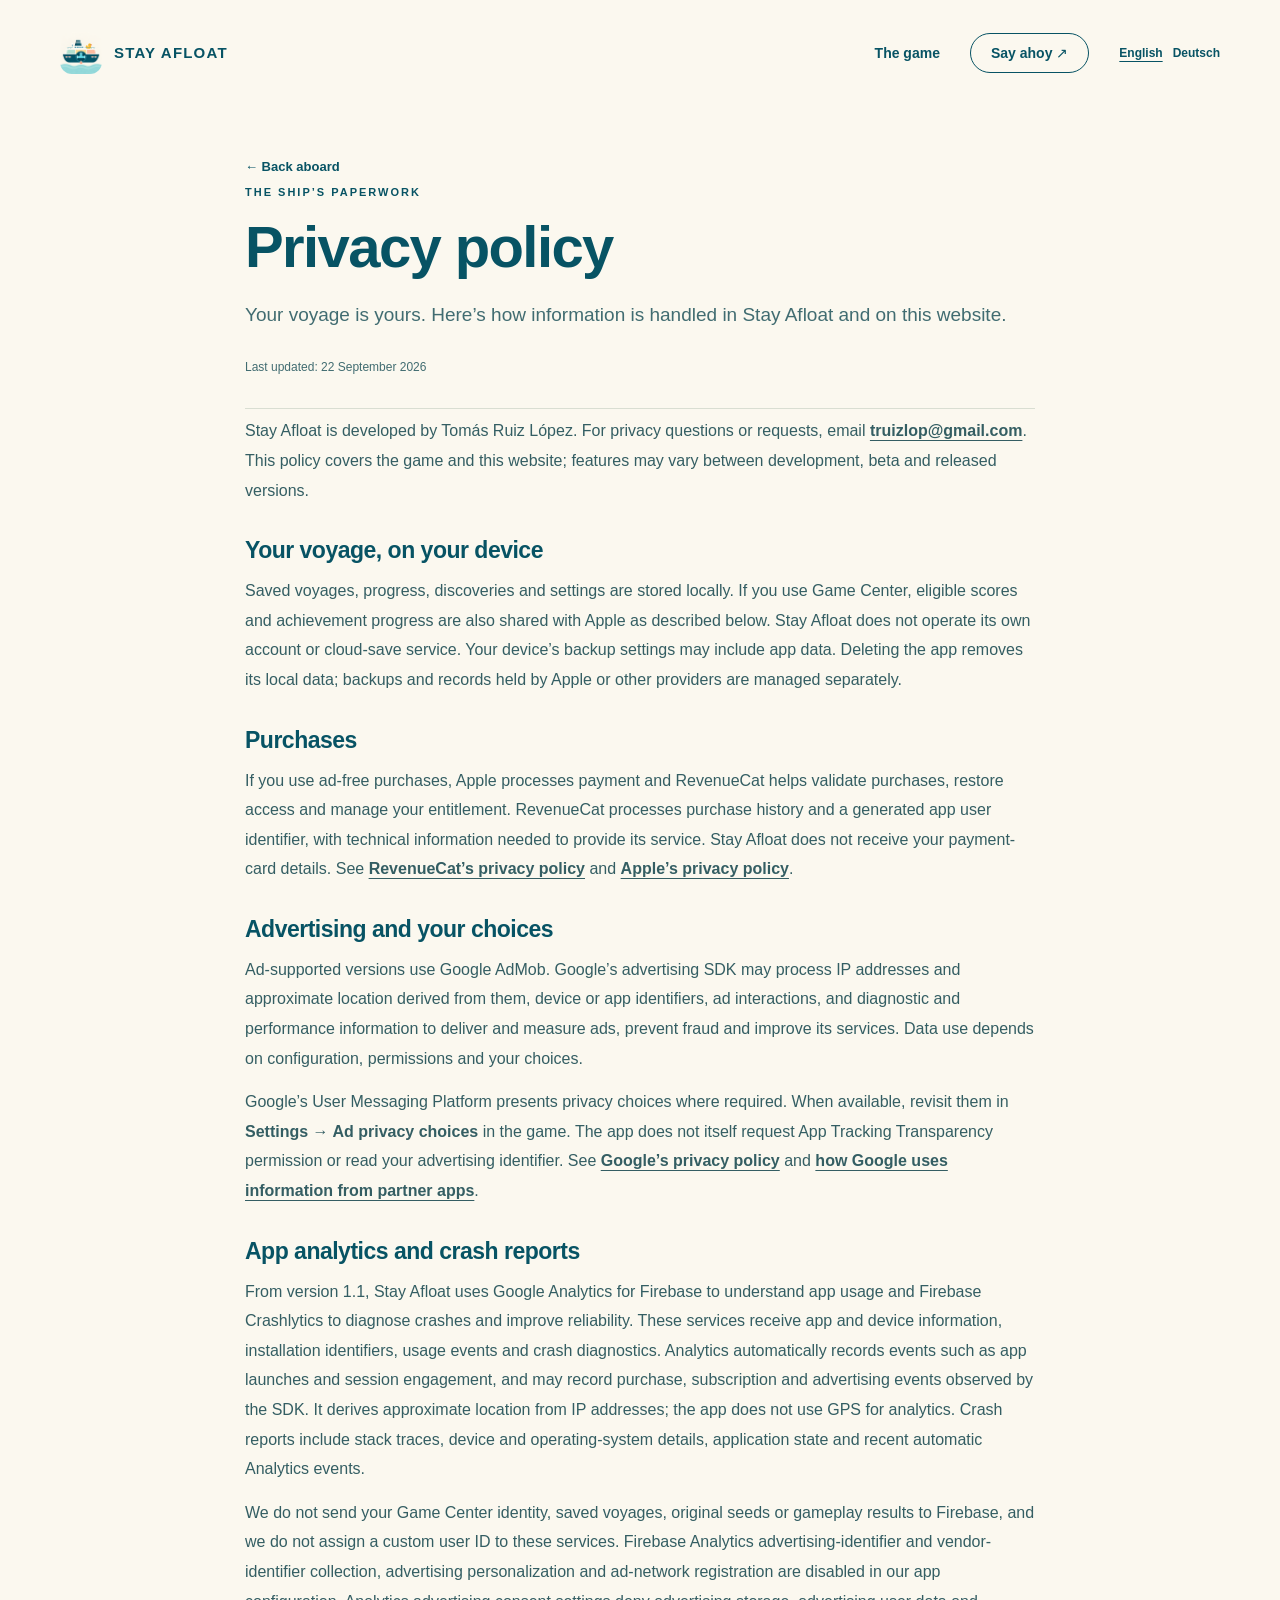
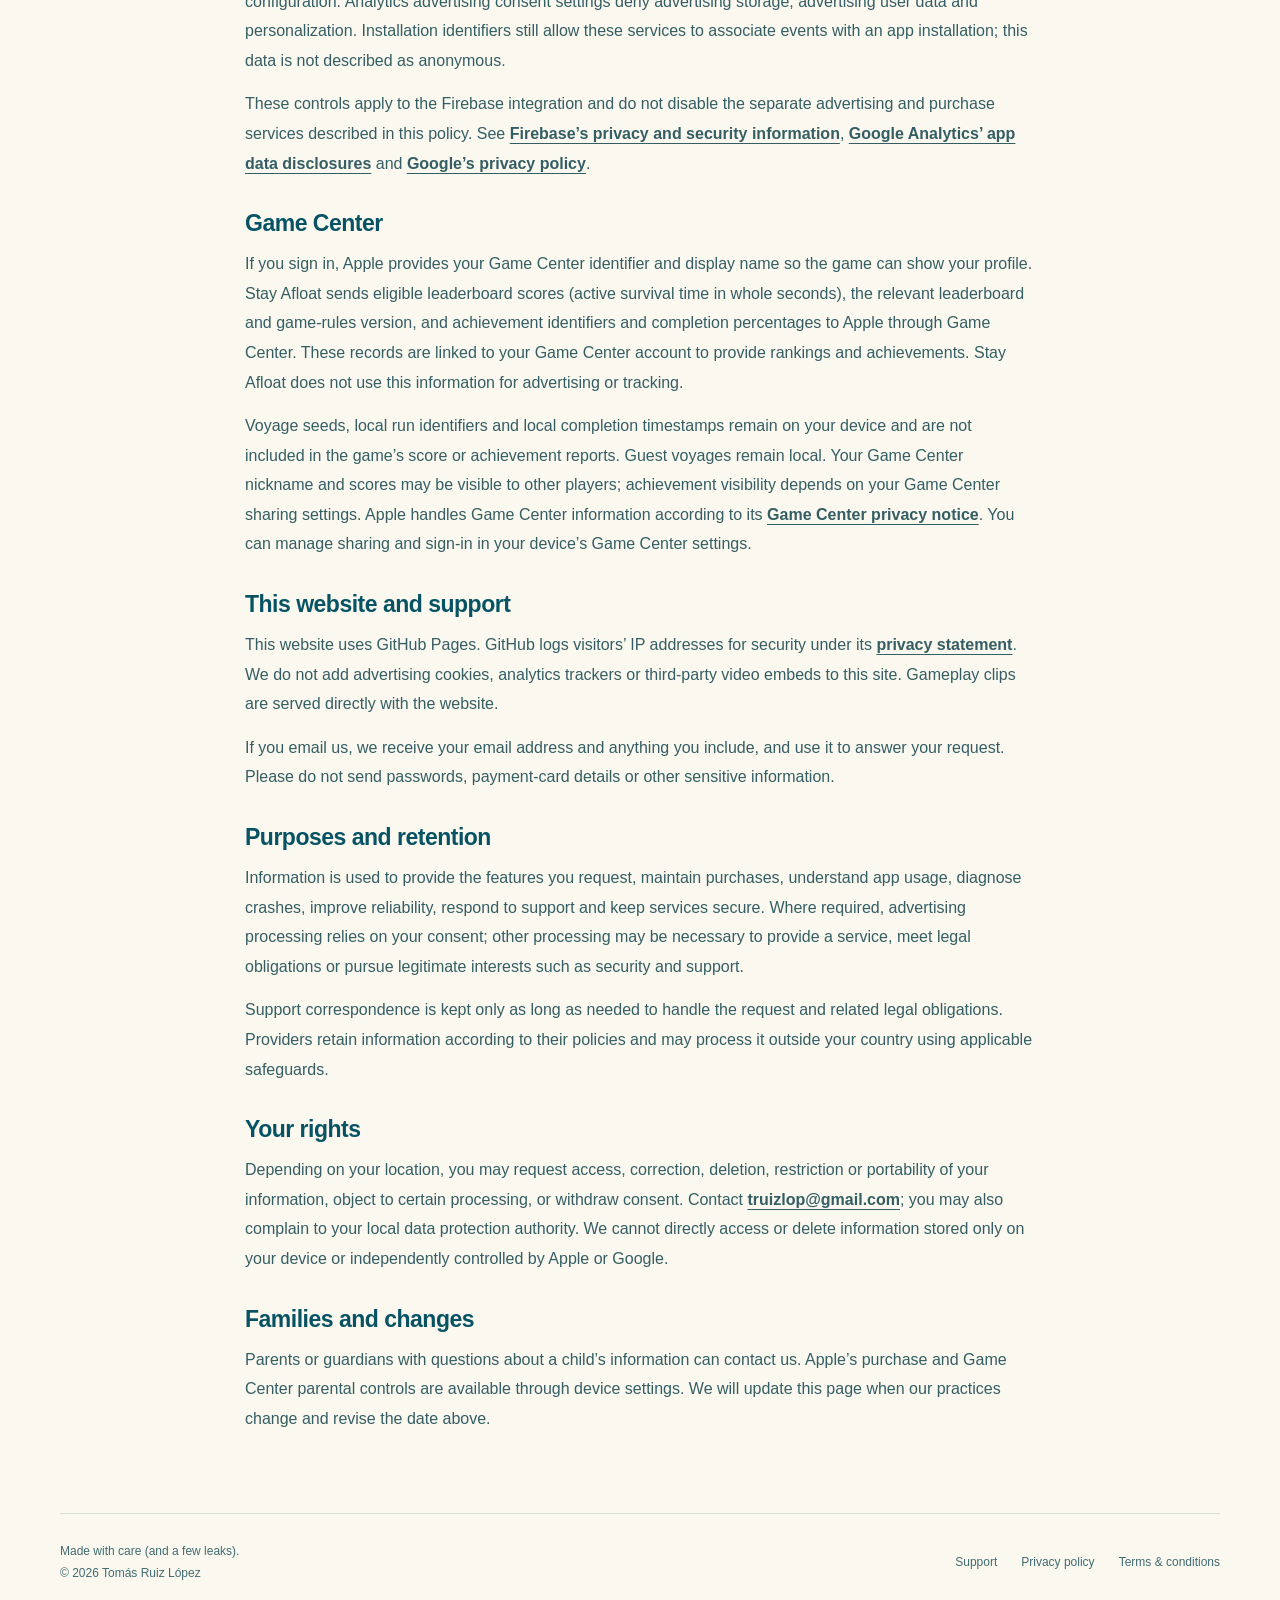
==== commit c50c6c0e: "Add German website localization" ====
--- a/privacy/index.html
+++ b/privacy/index.html
@@ -1,7 +1,7 @@
 <!doctype html>
-<html lang="en"><head><meta charset="utf-8"><meta name="viewport" content="width=device-width,initial-scale=1"><meta name="theme-color" content="#fbf8ef"><title>Privacy policy — Stay Afloat</title><meta name="description" content="Your voyage is yours. Here’s how information is handled in Stay Afloat and on this website."><link rel="canonical" href="https://truizlop.github.io/StayAfloatWebsite/privacy/"><meta property="og:type" content="website"><meta property="og:title" content="Privacy policy — Stay Afloat"><meta property="og:description" content="Your voyage is yours. Here’s how information is handled in Stay Afloat and on this website."><meta property="og:url" content="https://truizlop.github.io/StayAfloatWebsite/privacy/"><link rel="icon" href="../favicon.svg" type="image/svg+xml"><link rel="apple-touch-icon" href="../assets/icon.png"><link rel="stylesheet" href="../style.css"><script src="../site.js" defer></script></head><body>
+<html lang="en"><head><meta charset="utf-8"><meta name="viewport" content="width=device-width,initial-scale=1"><meta name="theme-color" content="#fbf8ef"><title>Privacy policy — Stay Afloat</title><meta name="description" content="Your voyage is yours. Here’s how information is handled in Stay Afloat and on this website."><link rel="canonical" href="https://truizlop.github.io/StayAfloatWebsite/privacy/"><meta property="og:type" content="website"><meta property="og:title" content="Privacy policy — Stay Afloat"><meta property="og:description" content="Your voyage is yours. Here’s how information is handled in Stay Afloat and on this website."><meta property="og:url" content="https://truizlop.github.io/StayAfloatWebsite/privacy/"><link rel="icon" href="../favicon.svg" type="image/svg+xml"><link rel="apple-touch-icon" href="../assets/icon.png"><link rel="stylesheet" href="../style.css"><script src="../site.js" defer></script><link rel="alternate" hreflang="en" href="https://truizlop.github.io/StayAfloatWebsite/privacy/"><link rel="alternate" hreflang="de" href="https://truizlop.github.io/StayAfloatWebsite/de/privacy/"><link rel="alternate" hreflang="x-default" href="https://truizlop.github.io/StayAfloatWebsite/privacy/"></head><body>
 <a class="skip" href="#main">Skip to content</a>
-<header class="masthead wrap"><a class="brand" href="../" aria-label="Stay Afloat home"><img src="../assets/icon.png" width="42" height="42" alt=""><span>STAY AFLOAT</span></a><nav class="nav" aria-label="Main navigation"><a href="../#aboard">The game</a><a class="outline" href="../support/">Say ahoy ↗</a></nav></header>
+<header class="masthead wrap"><a class="brand" href="../" aria-label="Stay Afloat home"><img src="../assets/icon.png" width="42" height="42" alt=""><span>STAY AFLOAT</span></a><nav class="nav" aria-label="Main navigation"><a href="../#aboard">The game</a><a class="outline" href="../support/">Say ahoy ↗</a><span class="language-nav" aria-label="Choose language"><span lang="en" aria-current="true">English</span><a href="../de/privacy/" lang="de" hreflang="de">Deutsch</a></span></nav></header>
 <main id="main" class="wrap legal"><a class="back" href="../">← Back aboard</a><p class="eyebrow">The ship’s paperwork</p><h1>Privacy policy</h1><p class="dek">Your voyage is yours. Here’s how information is handled in Stay Afloat and on this website.</p><p class="updated">Last updated: 22 September 2026</p><div class="legal-body">
 <p>Stay Afloat is developed by Tomás Ruiz López. For privacy questions or requests, email <a href="mailto:truizlop@gmail.com">truizlop@gmail.com</a>. This policy covers the game and this website; features may vary between development, beta and released versions.</p>
 <h2>Your voyage, on your device</h2><p>Saved voyages, progress, discoveries and settings are stored locally. If you use Game Center, eligible scores and achievement progress are also shared with Apple as described below. Stay Afloat does not operate its own account or cloud-save service. Your device’s backup settings may include app data. Deleting the app removes its local data; backups and records held by Apple or other providers are managed separately.</p>
--- a/style.css
+++ b/style.css
@@ -6,3 +6,10 @@
 @media(max-width:760px){.wrap{width:calc(100% - 38px)}.masthead{height:82px}.nav{gap:17px}.nav .outline{padding:9px 14px}.brand{font-size:12px;letter-spacing:.7px;gap:8px}.brand img{width:34px;height:34px}.hero{padding:20px 0 35px}.hero-grid{grid-template-columns:1fr;gap:10px}.hero-copy{text-align:center}.eyebrow{justify-content:center}.wordmark{width:280px;margin:20px auto 10px}.lead{margin:18px auto 24px;font-size:16px;max-width:360px}.hero-art{min-height:280px;max-width:425px;width:100%;margin:auto}.hero-ship{width:90%}.hero-art:before{width:260px;height:260px}.sun{width:48px;height:48px;right:27px;top:15px}.ticket{right:20px;bottom:0;font-size:11px;padding:8px 14px}.ticket strong{font-size:14px}.section-heading{display:block}.section-heading .eyebrow{justify-content:flex-start}.section-heading p{margin-top:15px;max-width:450px}.watch-section{padding:30px 0 36px}.footage{padding:5px;border-radius:14px}.footage video{border-radius:10px}.caption{font-size:10px;padding:12px 3px 4px;gap:8px}.motion-toggle{font-size:11px;padding:8px 12px;white-space:nowrap}.features{padding:52px 0}.intro{margin-bottom:34px}.feature-grid{grid-template-columns:1fr;gap:37px;max-width:450px;margin:auto}.feature-media{aspect-ratio:1.6;margin-bottom:18px}.feature h3{font-size:23px}.boarding{display:block;padding:30px 26px;margin-bottom:42px;text-align:center}.boarding .eyebrow{justify-content:center}.boarding .button{margin-top:22px}.footer{align-items:flex-start;flex-direction:column;gap:15px}.footer-links{gap:22px}.legal{padding-top:25px}.legal .eyebrow{justify-content:flex-start}.legal-body p,.legal-body li{font-size:15px}.legal h1{letter-spacing:-1.4px}.hero-art .ripple{bottom:45px}}
 @media(max-width:380px){.nav{gap:12px;font-size:12px}.brand span{font-size:10px}.nav .outline{padding:8px 10px}}
 @media(prefers-reduced-motion:reduce){:root{scroll-behavior:auto}*,*:before,*:after{animation:none!important;transition:none!important}}
+
+/* Keep language choices readable at narrow widths and long German headings uncut. */
+.language-nav{display:flex;gap:10px;font-size:12px;align-items:center}.language-nav [aria-current]{text-decoration:underline;text-underline-offset:4px}.legal h1,.legal-body h2{overflow-wrap:anywhere;hyphens:auto}
+@media(max-width:760px){.masthead{height:auto;min-height:100px;padding-block:16px;flex-wrap:wrap;gap:14px}.nav{flex-wrap:wrap;gap:16px}.language-nav{margin-left:auto}.caption{flex-wrap:wrap}.motion-toggle{white-space:normal}}
+@media(max-width:420px){.nav{width:100%;justify-content:space-between;gap:10px}.language-nav{margin-left:0}.hero h1{font-size:31px}.ticket{max-width:85%}}
+
+.footage > img{width:100%;height:auto;border-radius:14px}
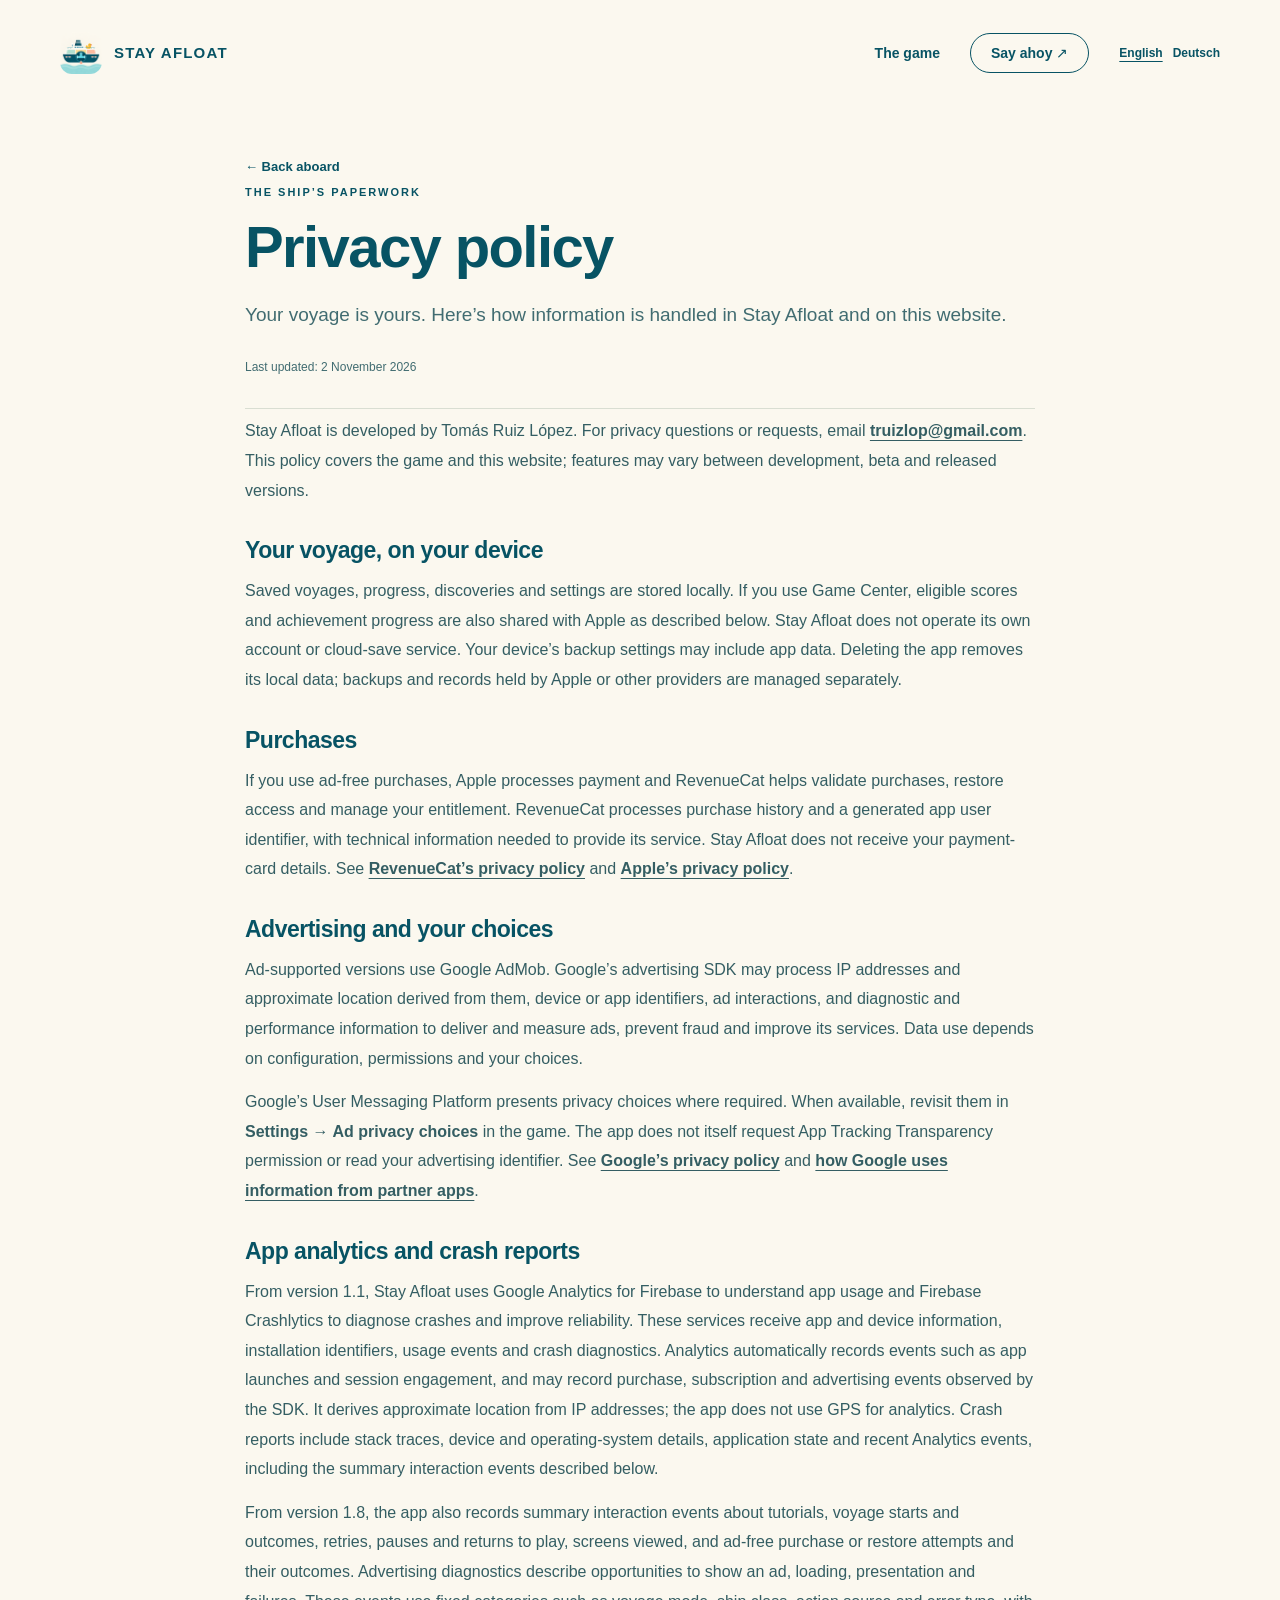
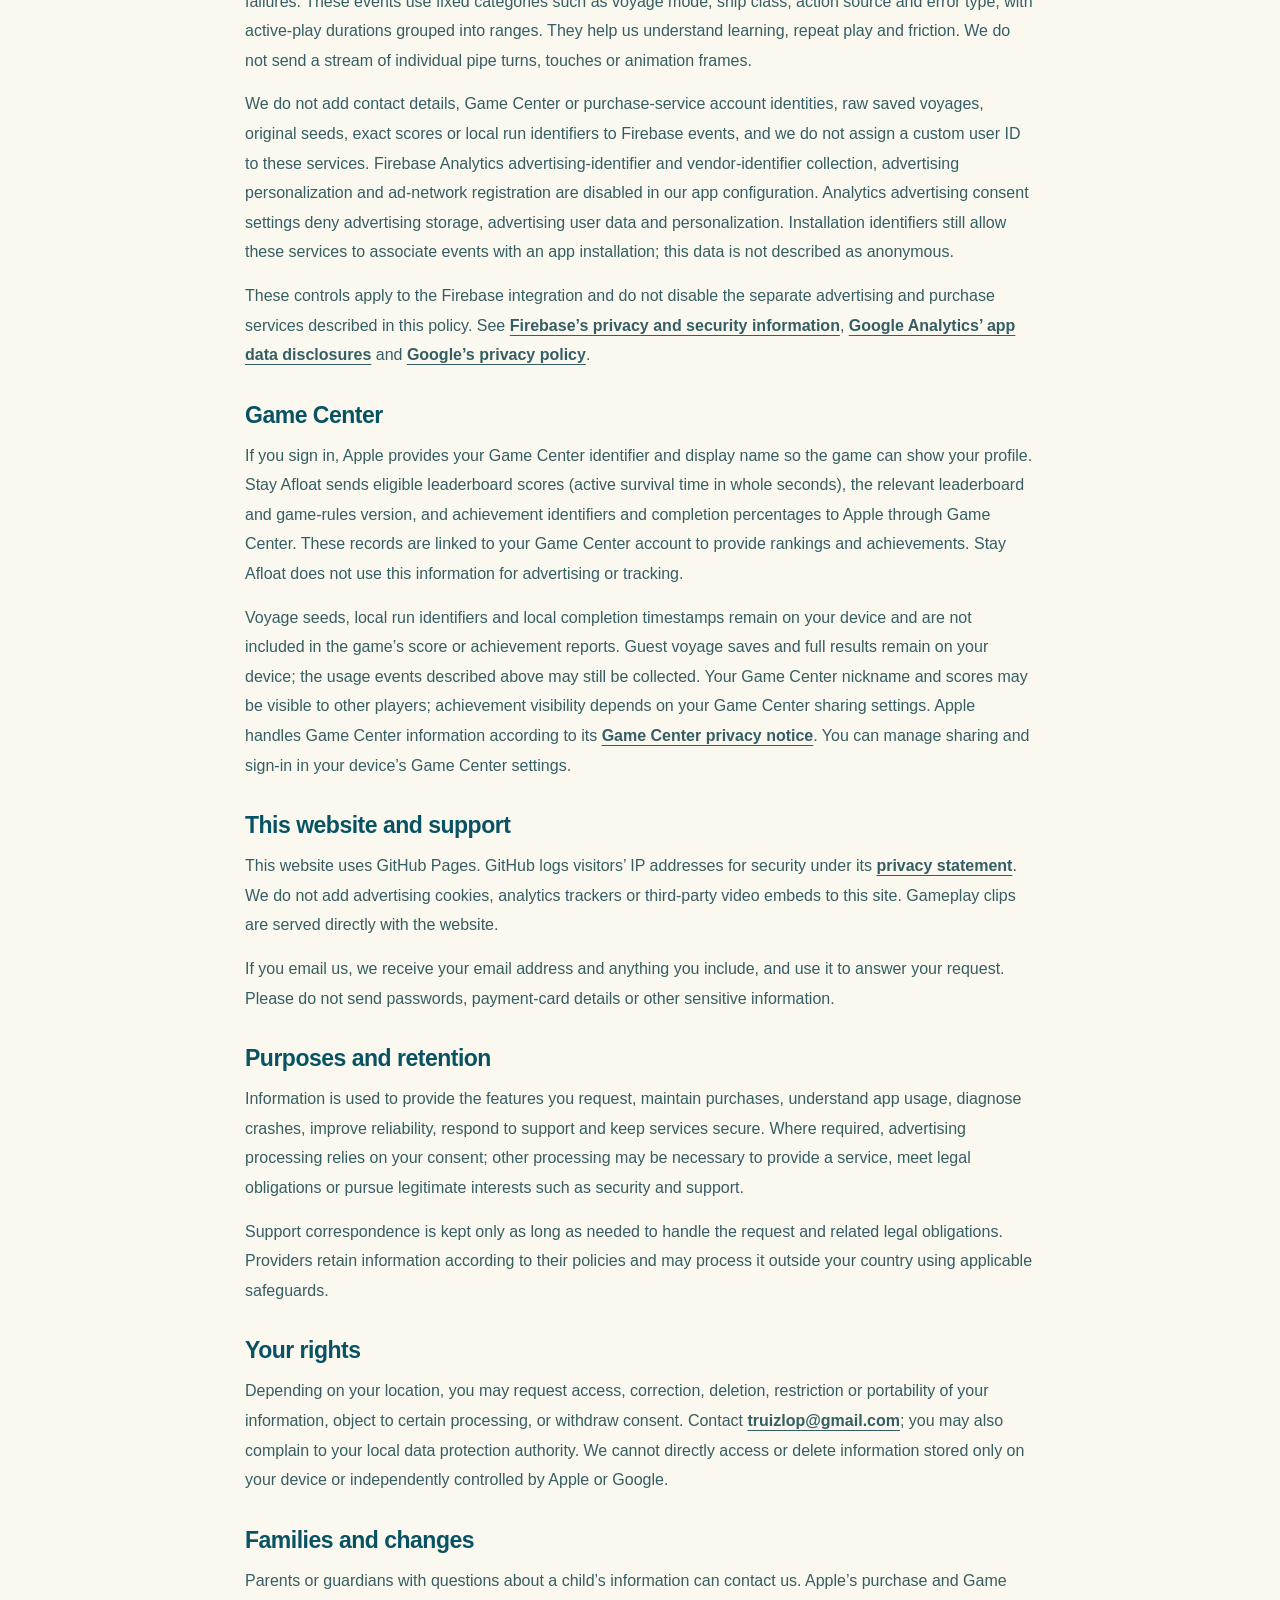
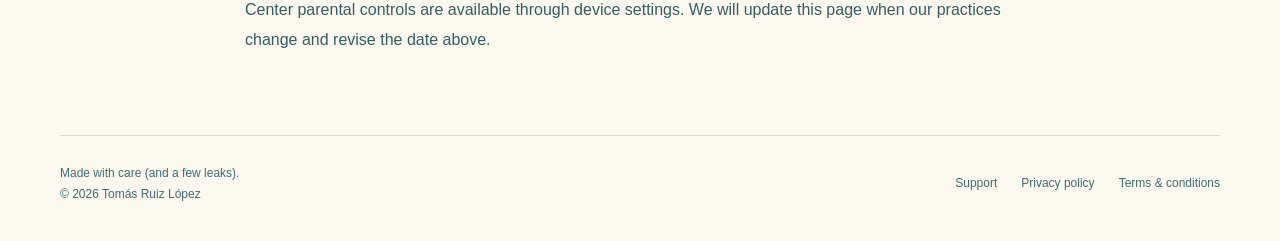
==== commit 82a5ce2d: "Clarify product analytics privacy disclosure" ====
--- a/privacy/index.html
+++ b/privacy/index.html
@@ -2,13 +2,13 @@
 <html lang="en"><head><meta charset="utf-8"><meta name="viewport" content="width=device-width,initial-scale=1"><meta name="theme-color" content="#fbf8ef"><title>Privacy policy — Stay Afloat</title><meta name="description" content="Your voyage is yours. Here’s how information is handled in Stay Afloat and on this website."><link rel="canonical" href="https://truizlop.github.io/StayAfloatWebsite/privacy/"><meta property="og:type" content="website"><meta property="og:title" content="Privacy policy — Stay Afloat"><meta property="og:description" content="Your voyage is yours. Here’s how information is handled in Stay Afloat and on this website."><meta property="og:url" content="https://truizlop.github.io/StayAfloatWebsite/privacy/"><link rel="icon" href="../favicon.svg" type="image/svg+xml"><link rel="apple-touch-icon" href="../assets/icon.png"><link rel="stylesheet" href="../style.css"><script src="../site.js" defer></script><link rel="alternate" hreflang="en" href="https://truizlop.github.io/StayAfloatWebsite/privacy/"><link rel="alternate" hreflang="de" href="https://truizlop.github.io/StayAfloatWebsite/de/privacy/"><link rel="alternate" hreflang="x-default" href="https://truizlop.github.io/StayAfloatWebsite/privacy/"></head><body>
 <a class="skip" href="#main">Skip to content</a>
 <header class="masthead wrap"><a class="brand" href="../" aria-label="Stay Afloat home"><img src="../assets/icon.png" width="42" height="42" alt=""><span>STAY AFLOAT</span></a><nav class="nav" aria-label="Main navigation"><a href="../#aboard">The game</a><a class="outline" href="../support/">Say ahoy ↗</a><span class="language-nav" aria-label="Choose language"><span lang="en" aria-current="true">English</span><a href="../de/privacy/" lang="de" hreflang="de">Deutsch</a></span></nav></header>
-<main id="main" class="wrap legal"><a class="back" href="../">← Back aboard</a><p class="eyebrow">The ship’s paperwork</p><h1>Privacy policy</h1><p class="dek">Your voyage is yours. Here’s how information is handled in Stay Afloat and on this website.</p><p class="updated">Last updated: 22 September 2026</p><div class="legal-body">
+<main id="main" class="wrap legal"><a class="back" href="../">← Back aboard</a><p class="eyebrow">The ship’s paperwork</p><h1>Privacy policy</h1><p class="dek">Your voyage is yours. Here’s how information is handled in Stay Afloat and on this website.</p><p class="updated">Last updated: 2 November 2026</p><div class="legal-body">
 <p>Stay Afloat is developed by Tomás Ruiz López. For privacy questions or requests, email <a href="mailto:truizlop@gmail.com">truizlop@gmail.com</a>. This policy covers the game and this website; features may vary between development, beta and released versions.</p>
 <h2>Your voyage, on your device</h2><p>Saved voyages, progress, discoveries and settings are stored locally. If you use Game Center, eligible scores and achievement progress are also shared with Apple as described below. Stay Afloat does not operate its own account or cloud-save service. Your device’s backup settings may include app data. Deleting the app removes its local data; backups and records held by Apple or other providers are managed separately.</p>
 <h2>Purchases</h2><p>If you use ad-free purchases, Apple processes payment and RevenueCat helps validate purchases, restore access and manage your entitlement. RevenueCat processes purchase history and a generated app user identifier, with technical information needed to provide its service. Stay Afloat does not receive your payment-card details. See <a href="https://www.revenuecat.com/privacy-policy">RevenueCat’s privacy policy</a> and <a href="https://www.apple.com/legal/privacy/">Apple’s privacy policy</a>.</p>
 <h2 id="choices">Advertising and your choices</h2><p>Ad-supported versions use Google AdMob. Google’s advertising SDK may process IP addresses and approximate location derived from them, device or app identifiers, ad interactions, and diagnostic and performance information to deliver and measure ads, prevent fraud and improve its services. Data use depends on configuration, permissions and your choices.</p><p>Google’s User Messaging Platform presents privacy choices where required. When available, revisit them in <strong>Settings → Ad privacy choices</strong> in the game. The app does not itself request App Tracking Transparency permission or read your advertising identifier. See <a href="https://policies.google.com/privacy">Google’s privacy policy</a> and <a href="https://policies.google.com/technologies/partner-sites">how Google uses information from partner apps</a>.</p>
-<h2>App analytics and crash reports</h2><p>From version 1.1, Stay Afloat uses Google Analytics for Firebase to understand app usage and Firebase Crashlytics to diagnose crashes and improve reliability. These services receive app and device information, installation identifiers, usage events and crash diagnostics. Analytics automatically records events such as app launches and session engagement, and may record purchase, subscription and advertising events observed by the SDK. It derives approximate location from IP addresses; the app does not use GPS for analytics. Crash reports include stack traces, device and operating-system details, application state and recent automatic Analytics events.</p><p>We do not send your Game Center identity, saved voyages, original seeds or gameplay results to Firebase, and we do not assign a custom user ID to these services. Firebase Analytics advertising-identifier and vendor-identifier collection, advertising personalization and ad-network registration are disabled in our app configuration. Analytics advertising consent settings deny advertising storage, advertising user data and personalization. Installation identifiers still allow these services to associate events with an app installation; this data is not described as anonymous.</p><p>These controls apply to the Firebase integration and do not disable the separate advertising and purchase services described in this policy. See <a href="https://firebase.google.com/support/privacy">Firebase’s privacy and security information</a>, <a href="https://support.google.com/analytics/answer/10285841">Google Analytics’ app data disclosures</a> and <a href="https://policies.google.com/privacy">Google’s privacy policy</a>.</p>
-<h2>Game Center</h2><p>If you sign in, Apple provides your Game Center identifier and display name so the game can show your profile. Stay Afloat sends eligible leaderboard scores (active survival time in whole seconds), the relevant leaderboard and game-rules version, and achievement identifiers and completion percentages to Apple through Game Center. These records are linked to your Game Center account to provide rankings and achievements. Stay Afloat does not use this information for advertising or tracking.</p><p>Voyage seeds, local run identifiers and local completion timestamps remain on your device and are not included in the game’s score or achievement reports. Guest voyages remain local. Your Game Center nickname and scores may be visible to other players; achievement visibility depends on your Game Center sharing settings. Apple handles Game Center information according to its <a href="https://www.apple.com/legal/privacy/data/en/game-center/">Game Center privacy notice</a>. You can manage sharing and sign-in in your device’s Game Center settings.</p>
+<h2>App analytics and crash reports</h2><p>From version 1.1, Stay Afloat uses Google Analytics for Firebase to understand app usage and Firebase Crashlytics to diagnose crashes and improve reliability. These services receive app and device information, installation identifiers, usage events and crash diagnostics. Analytics automatically records events such as app launches and session engagement, and may record purchase, subscription and advertising events observed by the SDK. It derives approximate location from IP addresses; the app does not use GPS for analytics. Crash reports include stack traces, device and operating-system details, application state and recent Analytics events, including the summary interaction events described below.</p><p>From version 1.8, the app also records summary interaction events about tutorials, voyage starts and outcomes, retries, pauses and returns to play, screens viewed, and ad-free purchase or restore attempts and their outcomes. Advertising diagnostics describe opportunities to show an ad, loading, presentation and failures. These events use fixed categories such as voyage mode, ship class, action source and error type, with active-play durations grouped into ranges. They help us understand learning, repeat play and friction. We do not send a stream of individual pipe turns, touches or animation frames.</p><p>We do not add contact details, Game Center or purchase-service account identities, raw saved voyages, original seeds, exact scores or local run identifiers to Firebase events, and we do not assign a custom user ID to these services. Firebase Analytics advertising-identifier and vendor-identifier collection, advertising personalization and ad-network registration are disabled in our app configuration. Analytics advertising consent settings deny advertising storage, advertising user data and personalization. Installation identifiers still allow these services to associate events with an app installation; this data is not described as anonymous.</p><p>These controls apply to the Firebase integration and do not disable the separate advertising and purchase services described in this policy. See <a href="https://firebase.google.com/support/privacy">Firebase’s privacy and security information</a>, <a href="https://support.google.com/analytics/answer/10285841">Google Analytics’ app data disclosures</a> and <a href="https://policies.google.com/privacy">Google’s privacy policy</a>.</p>
+<h2>Game Center</h2><p>If you sign in, Apple provides your Game Center identifier and display name so the game can show your profile. Stay Afloat sends eligible leaderboard scores (active survival time in whole seconds), the relevant leaderboard and game-rules version, and achievement identifiers and completion percentages to Apple through Game Center. These records are linked to your Game Center account to provide rankings and achievements. Stay Afloat does not use this information for advertising or tracking.</p><p>Voyage seeds, local run identifiers and local completion timestamps remain on your device and are not included in the game’s score or achievement reports. Guest voyage saves and full results remain on your device; the usage events described above may still be collected. Your Game Center nickname and scores may be visible to other players; achievement visibility depends on your Game Center sharing settings. Apple handles Game Center information according to its <a href="https://www.apple.com/legal/privacy/data/en/game-center/">Game Center privacy notice</a>. You can manage sharing and sign-in in your device’s Game Center settings.</p>
 <h2>This website and support</h2><p>This website uses GitHub Pages. GitHub logs visitors’ IP addresses for security under its <a href="https://docs.github.com/en/site-policy/privacy-policies/github-general-privacy-statement">privacy statement</a>. We do not add advertising cookies, analytics trackers or third-party video embeds to this site. Gameplay clips are served directly with the website.</p><p>If you email us, we receive your email address and anything you include, and use it to answer your request. Please do not send passwords, payment-card details or other sensitive information.</p>
 <h2>Purposes and retention</h2><p>Information is used to provide the features you request, maintain purchases, understand app usage, diagnose crashes, improve reliability, respond to support and keep services secure. Where required, advertising processing relies on your consent; other processing may be necessary to provide a service, meet legal obligations or pursue legitimate interests such as security and support.</p><p>Support correspondence is kept only as long as needed to handle the request and related legal obligations. Providers retain information according to their policies and may process it outside your country using applicable safeguards.</p>
 <h2>Your rights</h2><p>Depending on your location, you may request access, correction, deletion, restriction or portability of your information, object to certain processing, or withdraw consent. Contact <a href="mailto:truizlop@gmail.com">truizlop@gmail.com</a>; you may also complain to your local data protection authority. We cannot directly access or delete information stored only on your device or independently controlled by Apple or Google.</p>
